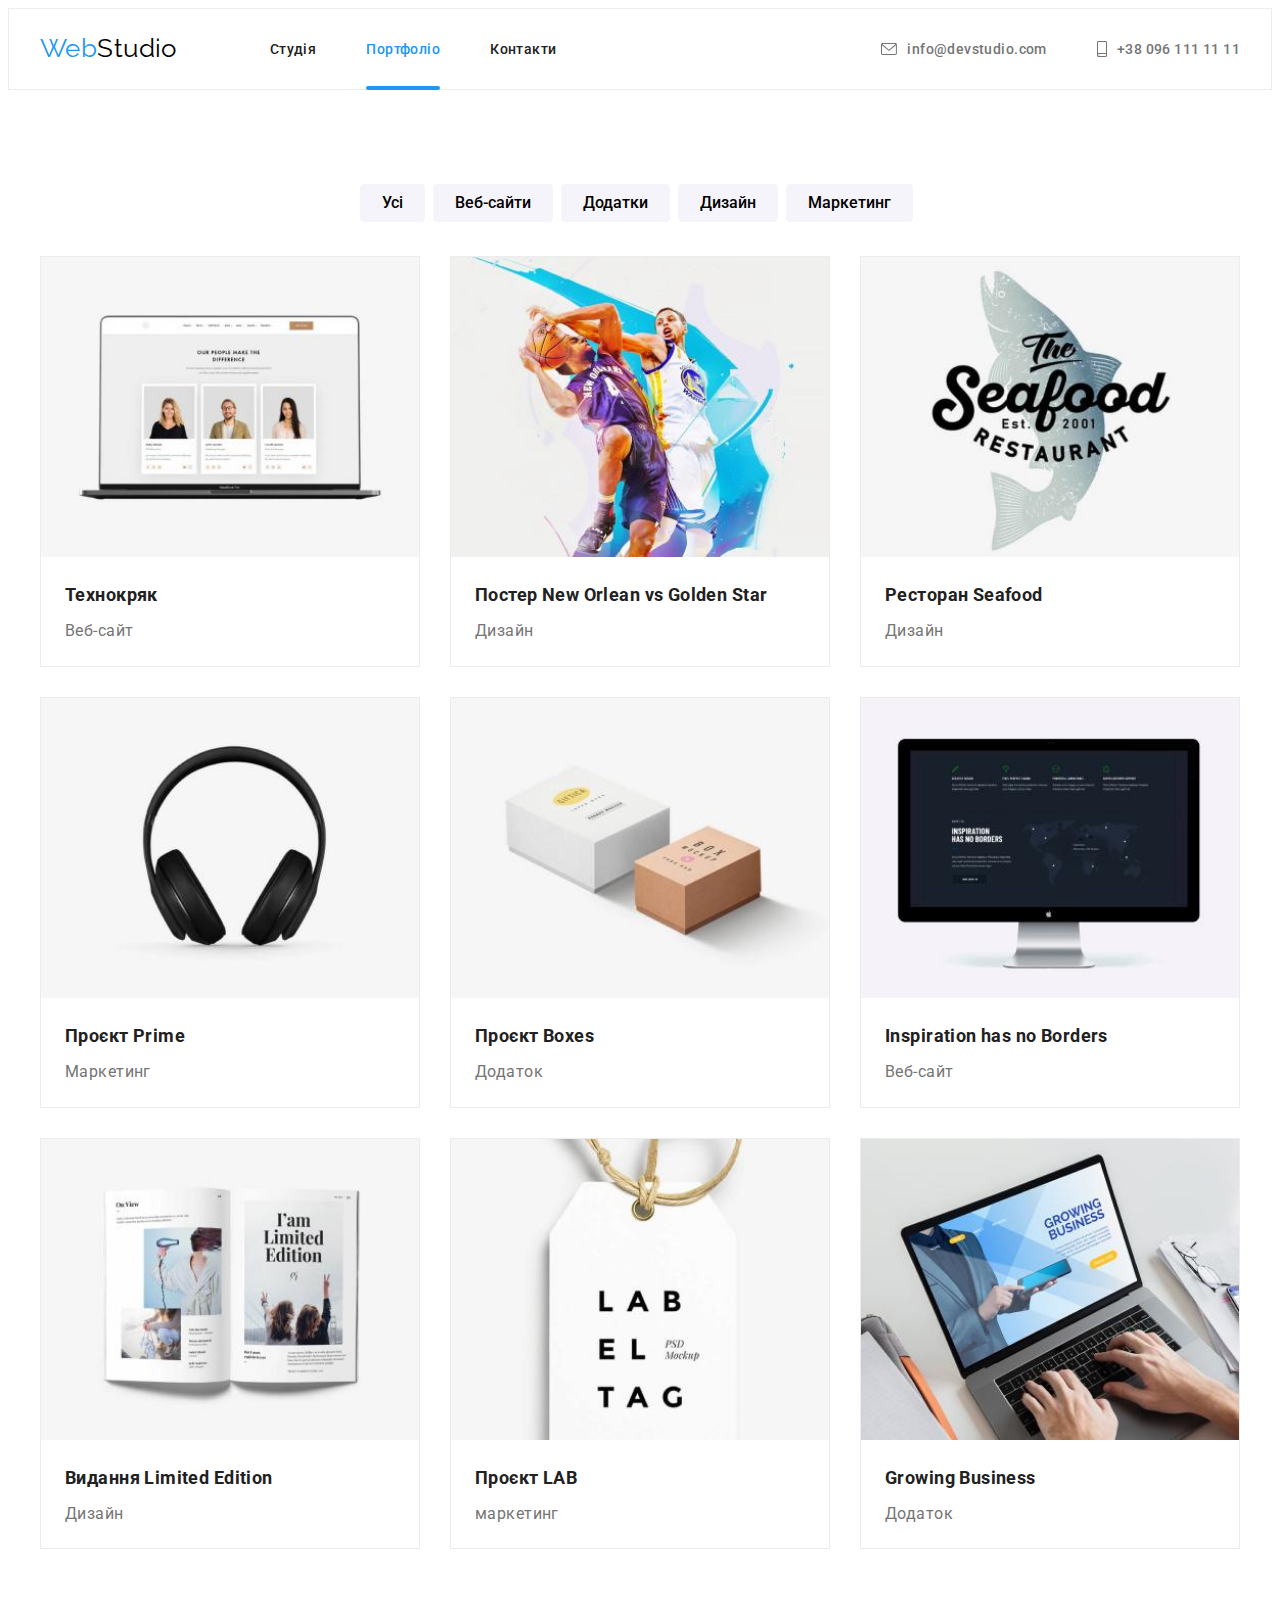
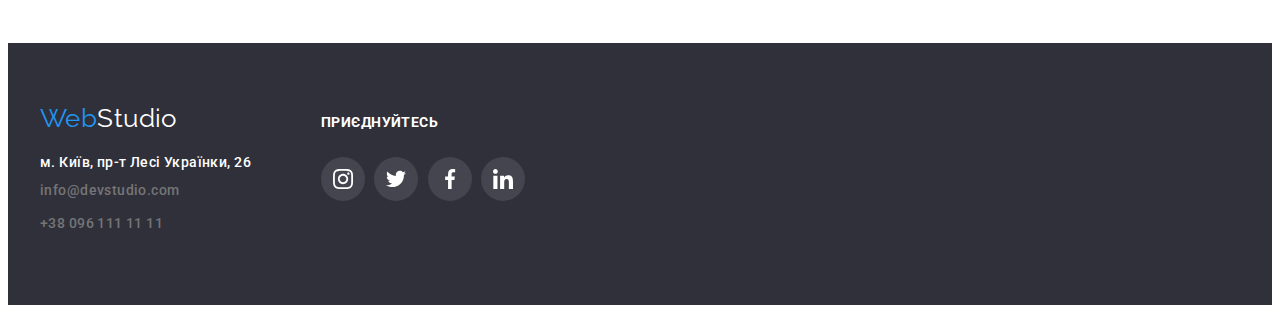
==== portfolio.html @ 2b8cbc8b "new repository" ====
<!DOCTYPE html>
<html lang="uk">
  <head>
    <meta charset="UTF-8" />
    <meta http-equiv="X-UA-Compatible" content="IE=edge" />
    <meta name="viewport" content="width=device-width, initial-scale=1.0" />
    <link rel="preconnect" href="https://fonts.googleapis.com" />
    <link rel="preconnect" href="https://fonts.gstatic.com" crossorigin />
    <link
      href="https://fonts.googleapis.com/css2?family=Raleway:wght@700&family=Roboto:wght@400;500;700;900&display=swap"
      rel="stylesheet"
    />
    <link
      rel="stylesheet"
      href="https://cdnjs.cloudflare.com/ajax/libs/modern-normalize/1.1.0/modern-normalize.min.css"
      integrity="sha512-wpPYUAdjBVSE4KJnH1VR1HeZfpl1ub8YT/NKx4PuQ5NmX2tKuGu6U/JRp5y+Y8XG2tV+wKQpNHVUX03MfMFn9Q=="
      crossorigin="anonymous"
      referrerpolicy="no-referrer"
    />
    <link rel="stylesheet" href="./css/styles.css" />
    <title>Портфоліо</title>
  </head>
  <body>
<!--Header-->
    <header class="line">
      <div class="container main-nav">
        <a class="logo" href="./index.html" lang="en"
          >Web<span class="logo-studio">Studio</span></a
        >
        <nav>
          <ul class="site-nav">
            <li class="item">
              <a class="navigation" href="./index.html"> Студія</a>
            </li>
            <li class="item">
              <a class="current-navigation" href="./portfolio.html">
                Портфоліо</a
              >
            </li>
            <li class="item">
              <a class="navigation" href="contacts"> Контакти</a>
            </li>
          </ul>
        </nav>
        <ul class="contact-nav">
          <li class="item">
            <a class="contacts" href="mailto:info@devstudio.com"
              > 
              <svg width=16 height=12 class="button-icon">
              <use href="./images/icons.svg#mail"></use>
             </svg>info@devstudio.com</a
            >
          </li>
          <li class="item">
            <a class="contacts" href="tel:+380961111111"><svg width=10 height=16 class="button-icon">
                <use href="./images/icons.svg#smartphone"></use>
              </svg> +38 096 111 11 11</a>
          </li>
        </ul>
      </div>
    </header>

<!--Main content-->
    <main>
      <section class="sections">
        <div class="container">
          <h1 class="visually-hidden">Портфоліо</h1>
          <ul class="buttons">
            <li><button class="button" type="button">Усі</button></li>
            <li><button class="button" type="button">Веб-сайти</button></li>
            <li><button class="button" type="button">Додатки</button></li>
            <li><button class="button" type="button">Дизайн</button></li>
            <li><button class="button" type="button">Маркетинг</button></li>
          </ul>

<!--Menu-->
          <ul class="cards">
           <li class="box">
            <a  class="box-link" href="#">
                <div class="box-overlay">
                  <img class="box-img"
                  src="./images/portfolio/technokryak.jpg"
                  alt="Макбук"
                  width="370"
                />
                <p class="overlay-text">Ресурс пропонує комплексні пропозиції з різним рівнем функціоналу та сервісів. Все це дозволить відвідувачу отримати вичерпні відомості про компанію чи приватну особу.</p>
              </div>
                <div class="box-content">
                  <h2 class="box-title">Технокряк</h2>
                <p>Веб-сайт</p>
              </div>
            </a>
            </li>
            <li  class="box">
              <a  class="box-link" href="#">
                <div class="box-overlay">
                <img
                  src="./images/portfolio/bascketball-players.jpg"
                  alt="баскетбольні гравці"
                  width="370"
                /> <p class="overlay-text">Ресурс пропонує комплексні пропозиції з різним рівнем функціоналу та сервісів. Все це дозволить відвідувачу отримати вичерпні відомості про компанію чи приватну особу.</p></div>
                <div class="box-content">
                  <h2 class="box-title">Постер New Orlean vs Golden Star</h2>
                <p>Дизайн</p></div></a>
            </li>
            <li class="box">
              <a  class="box-link" href="#">
              <div class="box-overlay">
                <img
                  src="./images/portfolio/seafood-restaurant.jpg"
                  alt="вивіска ресторану"
                  width="370"
                /> <p class="overlay-text">Ресурс пропонує комплексні пропозиції з різним рівнем функціоналу та сервісів. Все це дозволить відвідувачу отримати вичерпні відомості про компанію чи приватну особу.</p></div>
                <div class="box-content">
                  <h2 class="box-title">Ресторан Seafood</h2>
                <p>Дизайн</p></div></a>
            </li>
            <li class="box">
              <a  class="box-link" href="#">
             <div class="box-overlay">
                <img
                  src="./images/portfolio/headphones.jpg"
                  alt="навушники"
                  width="370"
                /> <p class="overlay-text">Ресурс пропонує комплексні пропозиції з різним рівнем функціоналу та сервісів. Все це дозволить відвідувачу отримати вичерпні відомості про компанію чи приватну особу.</p></div>
                <div class="box-content">
                  <h2 class="box-title">Проєкт Prime</h2>
                <p>Маркетинг</p></div></a>
            </li>
            <li class="box">
              <a  class="box-link" href="#">
                <div class="box-overlay">
             <img
                  src="./images/portfolio/boxes.jpg"
                  alt="коробки"
                  width="370"
                /> <p class="overlay-text">Ресурс пропонує комплексні пропозиції з різним рівнем функціоналу та сервісів. Все це дозволить відвідувачу отримати вичерпні відомості про компанію чи приватну особу.</p></div>
                <div class="box-content">
                  <h2 class="box-title">Проєкт Boxes</h2>
                <p>Додаток</p></div></a>
            </li>
            <li class="box">
              <a  class="box-link" href="#">
              <div class="box-overlay">
                <img
                  src="./images/portfolio/mac.jpg"
                  alt="Макінтош"
                  width="370"
                /> <p class="overlay-text">Ресурс пропонує комплексні пропозиції з різним рівнем функціоналу та сервісів. Все це дозволить відвідувачу отримати вичерпні відомості про компанію чи приватну особу.</p></div>
                <div class="box-content">
                  <h2 class="box-title">Inspiration has no Borders</h2>
                <p>Веб-сайт</p></div></a>
            </li>
            <li class="box">
              <a  class="box-link" href="#">
              <div class="box-overlay">
                <img
                  src="./images/portfolio/book.jpg"
                  alt="books"
                  width="370"
                /> <p class="overlay-text">Ресурс пропонує комплексні пропозиції з різним рівнем функціоналу та сервісів. Все це дозволить відвідувачу отримати вичерпні відомості про компанію чи приватну особу.</p></div>
                <div class="box-content">
                  <h2 class="box-title">Видання Limited Edition</h2>
                <p>Дизайн</p></div></a>
            </li>
            <li class="box">
              <a  class="box-link" href="#">
              <div class="box-overlay">
                <img
                  src="./images/portfolio/label.jpg"
                  alt="етикетка"
                  width="370"
                /> <p class="overlay-text">Ресурс пропонує комплексні пропозиції з різним рівнем функціоналу та сервісів. Все це дозволить відвідувачу отримати вичерпні відомості про компанію чи приватну особу.</p></div>
                <div class="box-content">
                  <h2 class="box-title">Проєкт LAB</h2>
                <p>маркетинг</p></div></a>
            </li>
            <li class="box">
              <a  class="box-link" href="#">
              <div class="box-overlay">
                <img
                  src="./images/portfolio/browsing-business.jpg"
                  alt="макбук з бізнес сайтом на екрані"
                  width="370"
                /> <p class="overlay-text">Ресурс пропонує комплексні пропозиції з різним рівнем функціоналу та сервісів. Все це дозволить відвідувачу отримати вичерпні відомості про компанію чи приватну особу.</p></div>
                <div class="box-content">
                  <h2 class="box-title">Growing Business</h2>
                <p>Додаток</p></div></a>
            </li>
          </ul>
        </div>
      </section>
    </main>
    
<!-- Footer -->
     <footer class="footer">
      <div class="container footer-nav"> 
         <div class="footer-contacts" >  
          <a class="logo footer-logo" href="portfolio.html" lang="en"
          >Web<span class="logo-studio-footer">Studio</span></a>
       <address>
          <ul>
            <li>
              <a class="contact-footer address" href="#"> м. Київ, пр-т Лесі Українки, 26</a>
            </li>
            <li>
              <a class="contact-footer" href="mailto:info@devstudio.com">
                info@devstudio.com</a
              >
            </li>
            <li>
              <a class="contact-footer" href="tel:+380961111111">
                +38 096 111 11 11</a
              >
            </li>
          </ul>
        </address>
      </div> 
        <div class="socials">
          <p class="join">Приєднуйтесь</p>
        <ul class="footer-socials-list">
          <li class="socials-item"><a class="footers-social-link" href="#"><svg class="socials-logo" width="20" height="20" ><use href="./images/icons.svg#instagram"></use></svg></a></li>
          <li class="socials-item"><a class="footers-social-link" href="#"><svg class="socials-logo" width="20" height="20" ><use href="./images/icons.svg#twitter"></use></svg></a></li>
          <li class="socials-item"><a class="footers-social-link" href="#"><svg class="socials-logo" width="20" height="20" ><use href="./images/icons.svg#facebook"></use></svg></a></li>
          <li class="socials-item"><a class="footers-social-link" href="#"><svg class="socials-logo" width="20" height="20" ><use href="./images/icons.svg#linkedin"></use></svg></a></li>
        </ul>
      </div>  
      </div>
    </footer>
  </body>
</html>
---- css/styles.css ----
:root {
  --primary-text-color: #212121;
  --accent-color: #2196f3;
  --primary-white-color: #ffffff;
  --background-color: #2f303a;
  --description-color: #757575;
  --main-line-height: 1.17;
  --main-font-weight: 500;
}

.html{
  box-sizing: border-box;
}

*,
*::before,
*::after{
  box-sizing: inherit;
}

body {
  font-family: "Roboto", sans-serif;
  background-color: var(--primary-white-color);
  color: var(--primary-text-color);

  font-size: 14px;
  letter-spacing: 0.03em;
}


a {
  text-decoration: none;
}

h1,h2,h3,p{
  margin: 0;
}

p{
  font-size: 16px;
  color: var(--description-color);
  line-height: 1.8;
}

ul{
  list-style-type: none;
  margin: 0;
  padding: 0;
}

img{
  display: block; 
  width: 100%; 
  height: auto;
}

.container{

  width: 1200px;
  padding-left: 15px;
  padding-right: 15px;
  margin-left: auto;
  margin-right: auto;
}

.sections{
  padding-top: 94px;
  padding-bottom: 94px;
}

.main-nav{
  display: flex;
  align-items: center;
}

.line{
  border: 1px solid #ECECEC;
}

.logo {
  padding-top: 24px;
  padding-bottom: 25px;

  font-family: "Raleway", sans-serif;
  color: var(--accent-color);
  font-size: 26px;
  line-height: var(--main-line-height);
  
}

.logo-studio {
  font-family: "Raleway", sans-serif;
  color: #000000;
  font-size: 26px;
  line-height: var(--main-line-height);
}

.site-nav .item + .item{
  margin-left: 50px;
}

.site-nav{
  display: flex;
  margin-left: 93px;
}

.button-icon{
  vertical-align: middle;
  margin-right: 10px;
  fill:currentColor;
}

.contacts {
  display: flex;
  padding-top: 32px;
  padding-bottom: 32px;
  align-items: center;

  color: var(--description-color);
  line-height: var(--main-line-height);
  font-weight: var(--main-font-weight);
  font-style: normal;
  transition-property: color;
  transition: transform 250ms cubic-bezier(0.4, 0, 0.2, 1);
}

.contacts:hover,
.contacts:focus {
  color: var(--accent-color);
  
}

.contact-nav{
  display: flex;
  margin-left: auto;
}

.contact-nav .item + .item {
  margin-left: 50px;
}

.navigation {
  display: flex;
  padding-top: 32px;
  padding-bottom: 32px;

  color: var(--primary-text-color);
  line-height: var(--main-line-height);
  font-weight: var(--main-font-weight);
  transition-property: color;
  transition: transform 250ms cubic-bezier(0.4, 0, 0.2, 1);
}

.navigation:hover,
.navigation:focus {
  color: var(--accent-color);
 
}

.current-navigation {
  position: relative;
  display: flex;
  padding-top: 32px;
  padding-bottom: 32px;

  color: var(--accent-color);
  font-weight: var(--main-font-weight);

}

.current-navigation::after{
  content: "";
  
  position: absolute;
  bottom: -1px;
  
  display: block;
  width: 100%;
  height: 4px;
  background-color: var(--accent-color);
  border-radius: 2px;

}

.buttons{
  justify-content: center;
  display: flex;
  margin-bottom: 34px;
}

.button {
  margin-right: 8px;
  cursor: pointer;
  padding: 6px 22px;

  font-family: inherit;
  font-weight: var(--main-font-weight);
  font-size: 16px;
  line-height: 1.6;
  text-align: center;

  background: #f5f4fa;
  border-radius: 4px;
  border: none; 
  transition-property: background-color;
  transition: transform 250ms cubic-bezier(0.4, 0, 0.2, 1);
  
}

.button:hover,
.button:focus {
  color: var(--primary-white-color);
  background: var(--accent-color);
  box-shadow: 0px 3px 1px rgba(0, 0, 0, 0.1), 0px 1px 2px rgba(0, 0, 0, 0.08), 0px 2px 2px rgba(0, 0, 0, 0.12);
  border-radius: 4px;
 
}

.hero {
  text-align: center;
  margin: 0 auto;
  max-width: 1600px;
  padding-top: 200px;
  padding-bottom: 200px;

  background: #C4C4C4;
  background-image: linear-gradient( to right ,
    rgba(47,48,58,0.4),
    rgba(47, 48, 58, 0.4)),
    url(../images/hero-bcg.jpg);
  background-repeat: no-repeat;
  background-position: center;
  background-size: cover;


}

.hero-title {
  
  margin: auto;
  margin-bottom: 30px;
  
  width: 696px;
  height: 120px;
  left: 452px;
  top: 280px;

  color: var(--primary-white-color);
  font-weight: 900;
  font-size: 44px;
  line-height: 1.36;
}


.hero-button {
  display: inline-flex;
  align-items: center;
  justify-content: center;
  cursor: pointer;
  text-align: center;

  color: var(--primary-white-color);
  font-family: inherit;
  font-weight: 700;
  font-size: 16px;
  line-height: 1.8;
  letter-spacing: 0.06em;

  background: #2196f3;
  border-radius: 4px;
  border: none;
  min-width: 216px;
  height: 50px;
  transition-property: background-color;
  transition: transform 250ms cubic-bezier(0.4, 0, 0.2, 1);
}

.hero-button:hover,
.hero-button:focus {
  background: #188ce8;
  box-shadow: 0px 4px 4px rgba(0, 0, 0, 0.15);
  
}

.backdrop{
  position: fixed;
  top: 0;
  left: 0;
  width: 100%;
  height: 100%;

  background-color: rgba(0, 0, 0, 0.2);
  opacity: 1;
  visibility: visible;
  transition: opacity 250ms cubic-bezier(0.4, 0, 0.2, 1),visibility 250ms cubic-bezier(0.4, 0, 0.2, 1);
}

.backdrop.is-hidden{
  visibility: hidden;
  opacity: 0;
  pointer-events: none;
}

.modal{
  position: absolute;
  top: 50%;
  left: 50%;
  transform: translate(-50%,-50%);
 
  width: 528px;
  height: 581px;
  
  background-color: #fff;
}

.modal-close {
  cursor: pointer;
  position: absolute;
  top: 8px;
  right: 8px;
  width: 30px;
  height: 30px;

  display: flex;
  align-items: center;
  justify-content: center;
  padding: 0;

  background: var(--primary-white-color);
  border: 1px solid rgba(0, 0, 0, 0.1);
  border-radius: 50%;
  transition-property: background-color;
  transition: transform 250ms cubic-bezier(0.4, 0, 0.2, 1);
}

.modal-close:hover,
.modal-close:focus{
  background-color: var(--accent-color);
}

.cards {
  display: flex;
  flex-wrap: wrap;
  gap: 30px;
}

.box {
  position: relative;

  border: 1px solid #ECECEC;
  flex: 1 1 calc(33.33% - 30px);
  box-sizing: border-box;
  
  line-height: 1.8;
}

.box-title {
  margin-bottom: 4px;

  color: var(--primary-text-color);
  font-size: 18px;
  line-height: 2;
}

.box-link{
  display: block;
  transition-property: box-shadow;
  transition: transform 250ms cubic-bezier(0.4, 0, 0.2, 1);
}


.box-link:hover,
.box-link:focus {
  box-shadow: 0px 3px 1px rgba(0, 0, 0, 0.1), 0px 1px 2px rgba(0, 0, 0, 0.08), 0px 2px 2px rgba(0, 0, 0, 0.12);
}

.box-img{
  display: block;
}

.box-overlay{
  position: relative;
  overflow: hidden;
}

.overlay-text{
  position: absolute;
  top: 0;
  left: 0;
  padding-top: 63px;
  padding-right: 24px;
  padding-bottom: 63px;
  padding-left: 24px;
  width: 100%;
  height: 100%;

  background: rgba(33, 150, 243, 0.9);
  font-size: 18px;
  line-height: 1.56;
  color: var(--primary-white-color);

 
  transform: translateY(100%);
  opacity: 0;
  transition-property: transform,opasity;
  transition: transform 250ms cubic-bezier(0.4, 0, 0.2, 1),
              opacity 250ms cubic-bezier(0.4, 0, 0.2, 1);
}

.box-link:hover .overlay-text,
.box-link:focus .overlay-text {
 transform: translateY(0%);
 opacity: 1;
}


.box-content{
  margin-left: 0;
  padding-top: 20px;
  padding-right: 24px;
  padding-bottom: 20px;
  padding-left: 24px;
}

.title {
  text-align: center;
  margin-bottom: 50px;
  font-size: 36px;
  line-height: var(--main-line-height);
}

.features-list{
  display: inline-flex;
  flex-wrap: wrap;
  justify-content: space-between;
}

.features-list .item{
  margin-right: 30px;
  width: 270px;
}

.features-list .item:last-child{
  margin-right: 0;
}

.features {
  margin: 0;
  margin-bottom: 10px;

  font-size: 14px;
  line-height: 1.14;
  text-transform: uppercase;
}

.features-item{
  display: flex;
  justify-content: center;
 
  width: 270px;
  height: 120px;
  margin-bottom: 30px;

  background-color: #F5F4FA;
  border-radius: 4px;
}

.features-icon{
  margin-top: 25px;
  margin-bottom: 25px;
}

.features-text{
  font-size: 14px;
}

.about-item{
  display: inline-flex;
  justify-content: center;
}

.about-item .item{
  display: block;
  width: 370px;
  margin-right: 30px;
}

.about-item .item:last-child{
  margin-right: 0;
}

.img-about-item{
  position: relative;
  display: block;
}

.img-text{
  position: absolute;
  display: flex;
  align-items: center;
  justify-content: center;
  width: 100%;
  height: 70px;
  left: 0;
  bottom: 0px;

  font-weight: 700;
  font-size: 14px;
  line-height: 1.14px;
  text-align: center;
  letter-spacing: 0.03em;
  text-transform: uppercase;
  
  background: rgba(47, 48, 58, 0.8);
  color: var(--primary-white-color);
}

.item-section{
  padding-top: 0;
}

.about-team {
  display: flex;
  justify-content: center;
  text-align: center;
}

.about-team .item{
  margin-right: 40px;
  width: 270px;

  background-color: var(--primary-white-color);
  box-shadow: 0px 1px 3px rgba(0, 0, 0, 0.12), 0px 1px 1px rgba(0, 0, 0, 0.14), 0px 2px 1px rgba(0, 0, 0, 0.2);
  border-radius: 0px 0px 4px 4px;
}

.about-team .item:last-child{
  margin-right: 0;
}

.description{
  padding-top: 30px;
  padding-bottom: 30px;
}

.team-bgc{
  background: #f5f4fa;
}

.team {
  margin-bottom: 10px;
  font-weight: var(--main-font-weight);
  font-size: 16px;
  line-height: var(--main-line-height);
}

.team-socials{
  display: inline-flex;
  width: 204px;
  margin-top: 16px;
  justify-content: space-between;
}

.socials-item{
  width: 44px;
  height: 44px;
}

.socials-item:last-child{
  margin-right: 0;
}

.social-link{
  width:100%;
  height:100%;
  display: flex;
  align-items: center;
  justify-content: center;
  background-color: var(--primary-white-color);
  border-radius: 50%;
  fill: #AFB1B8;
  color:var(--primary-white-color); 
  transition-property: background-color;
  transition: transform 250ms cubic-bezier(0.4, 0, 0.2, 1);
}

.socials-logo{
  width: 20px;
  height: 20px;
}

.social-link:hover,
.social-link:focus{
  fill:currentColor;
  background-color: var(--accent-color);
 
}


.clients-list{
  display: inline-flex;
}

.clients-list .item{
  width: 170px;
  height: 92px;
  margin-right: 30px;
}

.clients-list .item:last-child{
  margin-right: 0;
}


.client{
  display: flex;
  width: 100%;
  height: 100%;
  align-items: center;
  justify-content: center;
  
  border: 1px solid #AFB1B8;
  border-radius: 4px;
  fill:#AFB1B8;
  color:var(--accent-color);
  transition-property: fill,border-color;
  transition: transform 250ms cubic-bezier(0.4, 0, 0.2, 1);
}

.client:hover,
.client:focus{
  fill:currentColor;
  border-color: var(--accent-color);
  
}

.visually-hidden {
  position: absolute;
  white-space: nowrap;
  width: 1px;
  height: 1px;
  overflow: hidden;
  border: 0;
  padding: 0;
  clip: rect(0 0 0 0);
  clip-path: inset(50%);
  margin: -1px;
}

.footer {
  display: flex;
  align-items: center;
  padding-top: 60px;
  padding-bottom: 60px;

  font-size: 14px;
  line-height: var(--main-line-height);
  background-color: var(--background-color);
}
.footer-nav{
  display: flex;
  align-items: baseline;
}

.contact-footer{
  display: inline-block;
  margin-bottom: 9px;
  
  color: var(--description-color);
  line-height: 1.71;  
  font-weight: var(--main-font-weight);
  font-style: normal;
}

.footer-logo{
  display: inline-block;
  padding-top: 0;
  padding-bottom: 0;
  margin-bottom: 20px;
}

.logo-studio-footer {
  color: var(--primary-white-color);
}

.address {
  margin-bottom: 9px;

  font-style: normal;
  color: var(--primary-white-color);
  line-height: var(--main-line-height); 
  transition-property: color;
  transition: transform 250ms cubic-bezier(0.4, 0, 0.2, 1);
}

.address:hover,
.address:focus {
  color: var(--accent-color);
 
}

.join{
  margin-bottom: 10px;

  text-transform: uppercase;
  font-weight: 700;
  font-size: 14px;
  line-height: 1.14;
  letter-spacing: 0.03em;
  
  color: var(--primary-white-color);
}

.footer-socials-list{
  display: inline-flex;
  width: 204px;
  margin-top: 16px;
  justify-content: space-between;
  
}

.footers-social-link{
  width: 100%;
  height: 100%;
  display: flex;
  align-items: center;
  justify-content: center;
  background-color: rgba(255,255,255,10%);
  border-radius: 50%;

  fill:var(--primary-white-color);
  transition-property: background-color;
  transition: transform 250ms cubic-bezier(0.4, 0, 0.2, 1);
}

.footers-social-link:hover,
.footers-social-link:focus{
  background-color: var(--accent-color);
  
}


.socials{
  display: inline-block;
  margin-left: 70px;
}
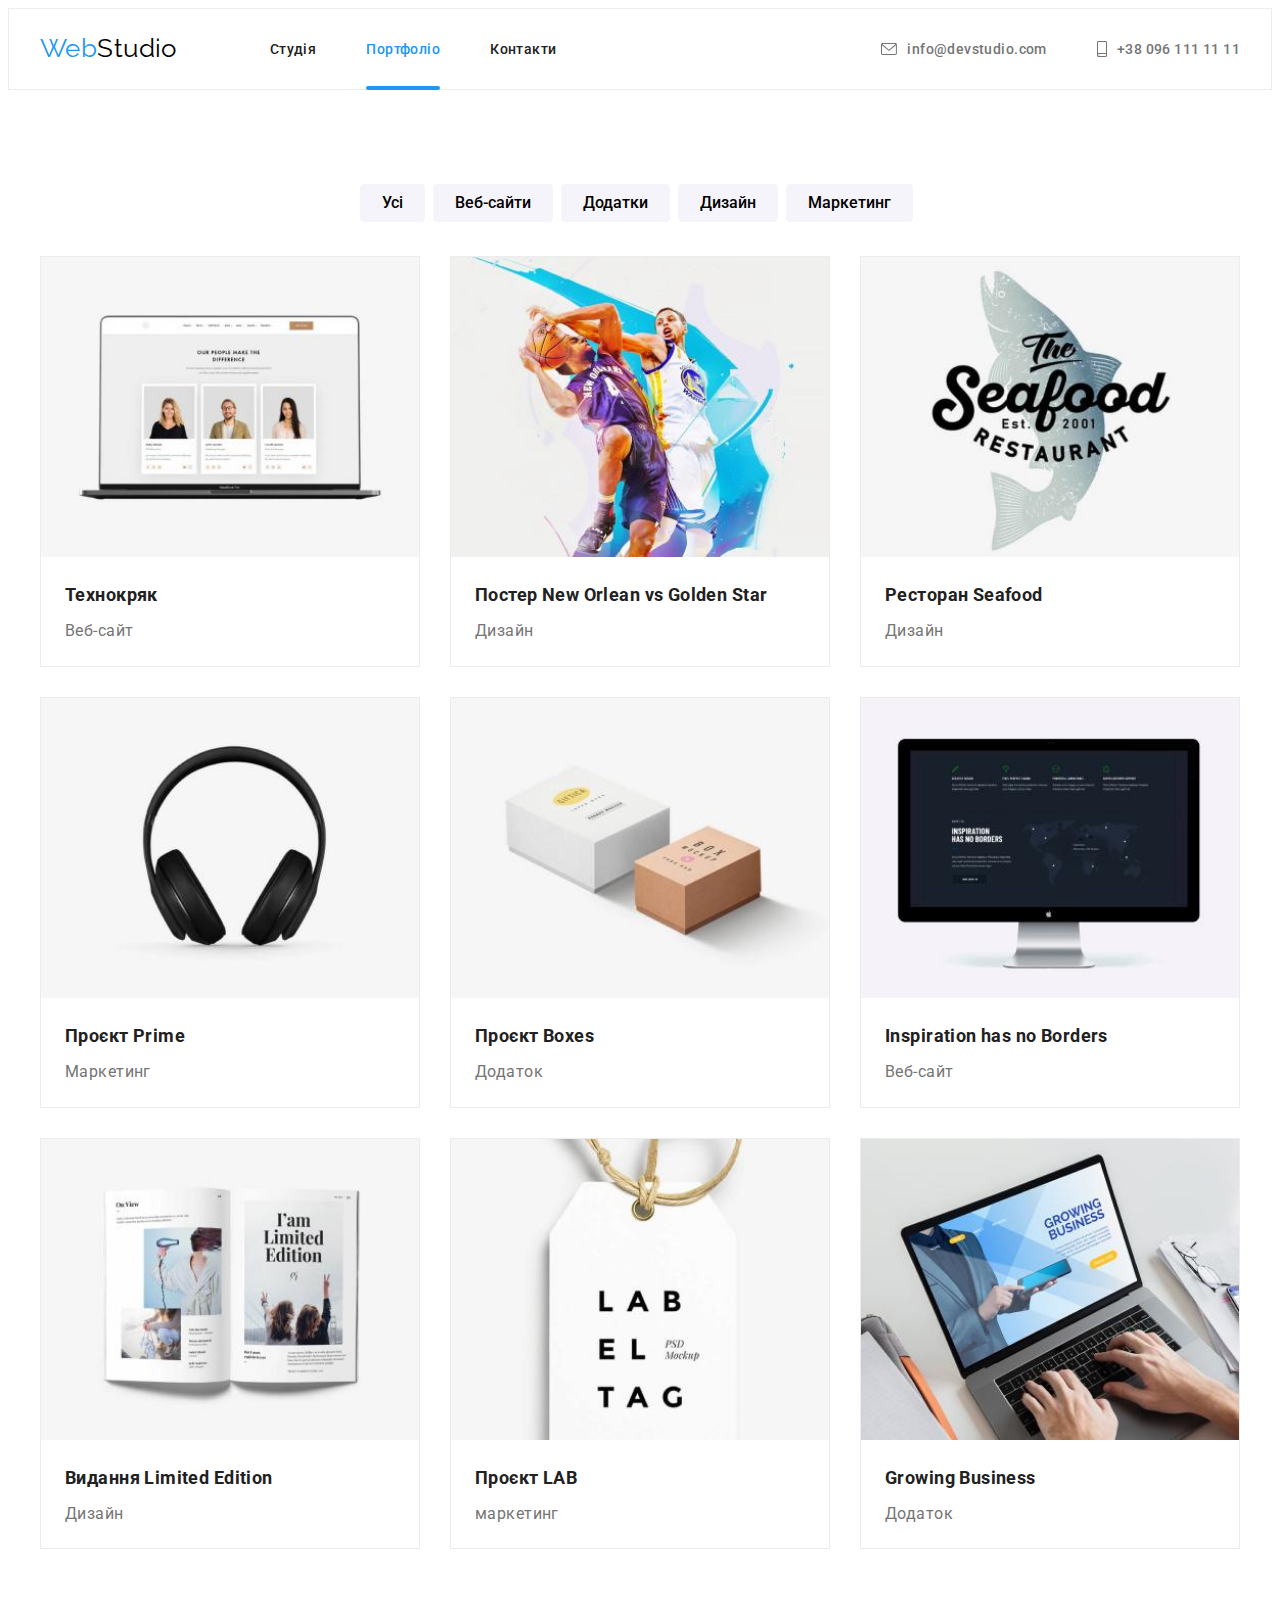
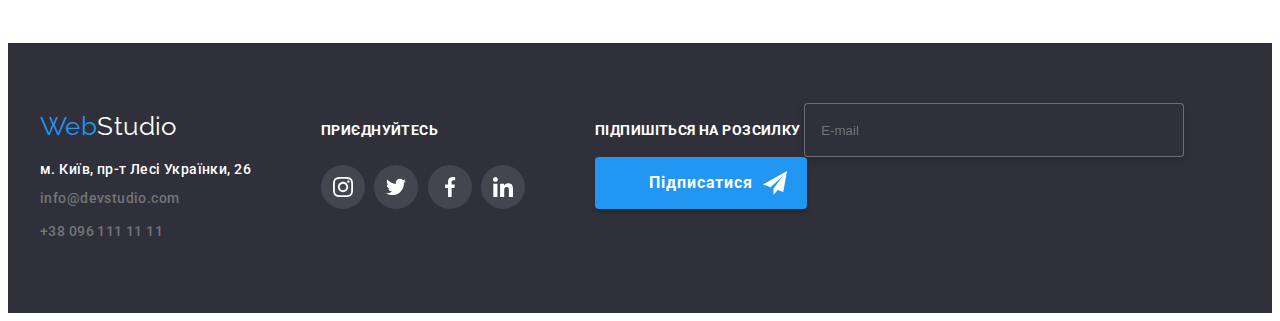
==== commit 48193fc3: "edits" ====
--- a/portfolio.html
+++ b/portfolio.html
@@ -224,7 +224,24 @@
           <li class="socials-item"><a class="footers-social-link" href="#"><svg class="socials-logo" width="20" height="20" ><use href="./images/icons.svg#facebook"></use></svg></a></li>
           <li class="socials-item"><a class="footers-social-link" href="#"><svg class="socials-logo" width="20" height="20" ><use href="./images/icons.svg#linkedin"></use></svg></a></li>
         </ul>
-      </div>  
+      </div> 
+      <div class="footer-subscribe socials">
+        <form name="subscribe-form" class="subscribe-form">
+          <label for="mail" class="join">Підпишіться на розсилку</label>
+            <input name="mail"
+          id="mail" 
+          type="email" 
+          placeholder="E-mail"
+          class="input-subscribe"
+          >
+          <div class="footer-input-icon">
+            <button type="submit" class="footer-button modal-button">Підписатися <span class="subscribe-icon">
+            <svg class="icon-send" width="24" height="24">
+              <use href="./images/icons.svg#send"></use>
+            </svg>
+          </div></span></button>
+        </form>
+      </div> 
       </div>
     </footer>
   </body>
--- a/css/styles.css
+++ b/css/styles.css
@@ -308,7 +308,7 @@
   transform: translate(-50%,-50%);
  
   width: 528px;
-  height: 581px;
+
   
   background-color: #fff;
 }
@@ -335,7 +335,162 @@
 
 .modal-close:hover,
 .modal-close:focus{
+  fill:var(--accent-color);
+}
+
+.modal-form{
+  padding: 40px;
+
+}
+
+.modal-form-title{
+  margin-bottom: 12px;
+
+  font-style: normal;
+  font-weight: 700;
+  font-size: 20px;
+  line-height: 1.15;
+  text-align: center;
+  letter-spacing: 0.03em;
+  
+  color: var(--primary-text-color);
+}
+
+.modal-input{
+  display: inline-block;
+  width: 90%;
+  height: 40px;
+  margin: 0;
+  border: 1px solid rgba(33, 33, 33, 0.2);
+  border-radius: 4px;
+  padding-left: 42px;
+}
+
+.modal-input-icon{
+  position: relative;
+  margin-bottom: 10px;
+}
+
+.modal-icon{
+  position: absolute;
+  left: 12px;
+  top:50%;
+  transform: translateY(-50%);
+  margin-bottom: 10px;
+  fill:var(--primary-text-color);
+}
+
+.modal-input:focus-visible + .modal-icon{
+  fill: var(--accent-color);
+  outline-style: none;
+  outline-color: var(--accent-color);
+  border-color: none;
+}
+
+.modal-close::placeholder{
+  background-color: rgba(117, 117, 117, 0.5);;
+}
+
+.modal-comment{
+  display: block;
+  width: 93%;
+  height: 120px;
+  padding: 12px 16px;
+  margin-bottom: 20px;
+  border: 1px solid rgba(33, 33, 33, 0.5);
+  border-radius: 4px;
+
+  resize: none;
+ color: var(--primary-text-color);
+}
+
+.input-label{
+  display: inline-block;
+  margin-bottom: 4px;
+
+  font-weight: 400;
+  font-size: 12px;
+  line-height: 1.16;
+  
+  letter-spacing: 0.01em;
+  
+  color:rgba(117, 117, 117, 1);
+  
+}
+
+.modal-terms{
+  margin-bottom: 30px;
+  display: flex;
+  align-items: center;
+  justify-content: center;
+}
+
+.terms{
+  display: flex;
+ 
+
+  font-family: 'Roboto';
+  font-style: normal;
+  font-weight: 400;
+  font-size: 14px;
+  line-height: 1.7;
+  
+  letter-spacing: 0.03em;
+  
+  color: #757575;
+}
+
+.terms-check{
+  display: flex;
+  margin-right: 8px;
+  width: 16px;
+  height: 15px;
+  border: 2px solid #000000;
+  border-radius: 2px;
+}
+
+.modal-terms .check-icon{
+  fill:transparent;
+}
+
+.modal-terms .terms-input:checked + .modal-terms.check-icon {
   background-color: var(--accent-color);
+  fill:#fff;
+} 
+
+.terms-link{
+  color:var(--accent-color);
+  text-decoration: underline;
+  text-underline-position: under;
+}
+
+.modal-button-send{
+  align-items: center;
+  justify-content: center;
+}
+
+.modal-button{
+  display: inline-flex;
+  align-items: center;
+  justify-content: center;
+  cursor: pointer;
+  text-align: center;
+  
+  color: var(--primary-white-color);
+  font-family: inherit;
+  font-weight: 700;
+  font-size: 16px;
+  line-height: 1.8;
+  letter-spacing: 0.06em;
+  
+  background: var(--accent-color);
+  border-radius: 4px;
+  border: none;
+  min-width: 200px;
+  height: 50px;
+  box-shadow: 0px 4px 4px rgba(0, 0, 0, 0.15);
+  transition-property: background-color;
+  transition: transform 250ms cubic-bezier(0.4, 0, 0.2, 1);
 }
 
 .cards {
@@ -739,8 +894,42 @@
   
 }
 
-
 .socials{
   display: inline-block;
   margin-left: 70px;
 }
+
+.subscribe-form{
+  
+}
+
+.input-subscribe{
+  padding-left: 16px;
+  width: 360px;
+  height: 50px;
+  background-color: var(--background-color);
+  border: 1px solid rgba(255, 255, 255, 0.3);
+  filter: drop-shadow(0px 4px 4px rgba(0, 0, 0, 0.15));
+  border-radius: 4px;
+
+  color:var(--primary-white-color);
+}
+
+.input-subscribe::placeholder{
+  height: 50px;
+}
+
+
+.icon-send{
+  position: absolute;
+  top: 50%;
+  transform: translateY(-50%);
+  margin-bottom: 10px;
+  margin-left: 10px;
+
+  fill:var(--primary-white-color);
+}
+
+.footer-input-icon{
+  position: relative;
+}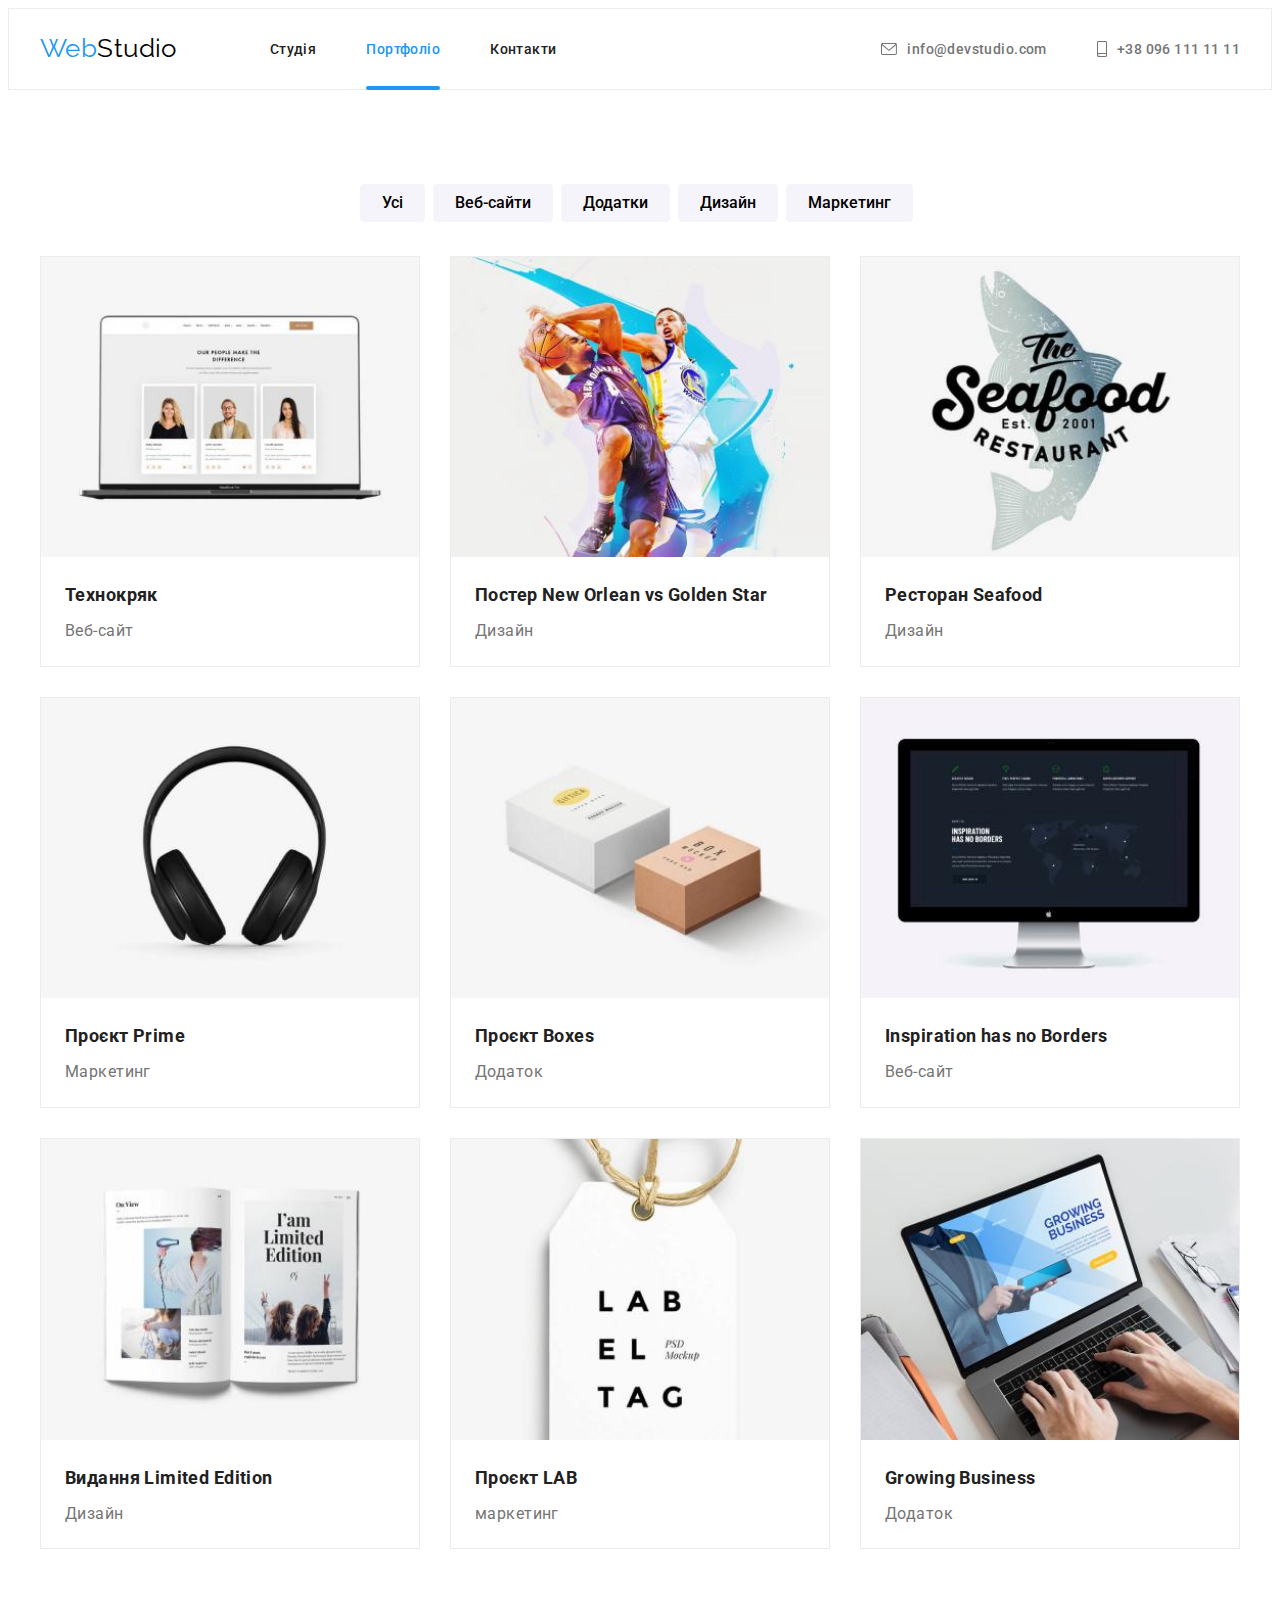
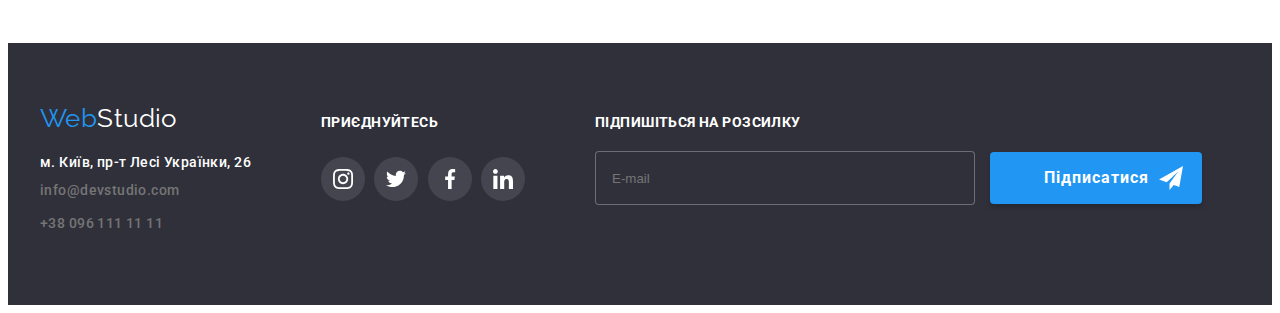
==== commit 074b0c83: "edits" ====
--- a/portfolio.html
+++ b/portfolio.html
@@ -225,9 +225,9 @@
           <li class="socials-item"><a class="footers-social-link" href="#"><svg class="socials-logo" width="20" height="20" ><use href="./images/icons.svg#linkedin"></use></svg></a></li>
         </ul>
       </div> 
-      <div class="footer-subscribe socials">
-        <form name="subscribe-form" class="subscribe-form">
-          <label for="mail" class="join">Підпишіться на розсилку</label>
+       <div class="footer-subscribe socials">
+        <form name="subscribe-form">
+          <p class="join">Підпишіться на розсилку</p>
             <input name="mail"
           id="mail" 
           type="email" 
@@ -235,13 +235,14 @@
           class="input-subscribe"
           >
           <div class="footer-input-icon">
-            <button type="submit" class="footer-button modal-button">Підписатися <span class="subscribe-icon">
+            <button type="submit" class="footer-button modal-button">Підписатися 
+              <span class="subscribe-icon">
             <svg class="icon-send" width="24" height="24">
               <use href="./images/icons.svg#send"></use>
             </svg>
-          </div></span></button>
+          </span></button></div>
         </form>
-      </div> 
+      </div>
       </div>
     </footer>
   </body>
--- a/css/styles.css
+++ b/css/styles.css
@@ -282,216 +282,7 @@
   
 }
 
-.backdrop{
-  position: fixed;
-  top: 0;
-  left: 0;
-  width: 100%;
-  height: 100%;
-
-  background-color: rgba(0, 0, 0, 0.2);
-  opacity: 1;
-  visibility: visible;
-  transition: opacity 250ms cubic-bezier(0.4, 0, 0.2, 1),visibility 250ms cubic-bezier(0.4, 0, 0.2, 1);
-}
-
-.backdrop.is-hidden{
-  visibility: hidden;
-  opacity: 0;
-  pointer-events: none;
-}
-
-.modal{
-  position: absolute;
-  top: 50%;
-  left: 50%;
-  transform: translate(-50%,-50%);
- 
-  width: 528px;
-
-  
-  background-color: #fff;
-}
-
-.modal-close {
-  cursor: pointer;
-  position: absolute;
-  top: 8px;
-  right: 8px;
-  width: 30px;
-  height: 30px;
-
-  display: flex;
-  align-items: center;
-  justify-content: center;
-  padding: 0;
-
-  background: var(--primary-white-color);
-  border: 1px solid rgba(0, 0, 0, 0.1);
-  border-radius: 50%;
-  transition-property: background-color;
-  transition: transform 250ms cubic-bezier(0.4, 0, 0.2, 1);
-}
-
-.modal-close:hover,
-.modal-close:focus{
-  fill:var(--accent-color);
-}
-
-.modal-form{
-  padding: 40px;
-
-}
-
-.modal-form-title{
-  margin-bottom: 12px;
-
-  font-style: normal;
-  font-weight: 700;
-  font-size: 20px;
-  line-height: 1.15;
-  text-align: center;
-  letter-spacing: 0.03em;
-  
-  color: var(--primary-text-color);
-}
-
-.modal-input{
-  display: inline-block;
-  width: 90%;
-  height: 40px;
-  margin: 0;
-  border: 1px solid rgba(33, 33, 33, 0.2);
-  border-radius: 4px;
-  padding-left: 42px;
-}
-
-.modal-input-icon{
-  position: relative;
-  margin-bottom: 10px;
-}
-
-.modal-icon{
-  position: absolute;
-  left: 12px;
-  top:50%;
-  transform: translateY(-50%);
-  margin-bottom: 10px;
-  fill:var(--primary-text-color);
-}
-
-.modal-input:focus-visible + .modal-icon{
-  fill: var(--accent-color);
-  outline-style: none;
-  outline-color: var(--accent-color);
-  border-color: none;
-}
-
-.modal-close::placeholder{
-  background-color: rgba(117, 117, 117, 0.5);;
-}
-
-.modal-comment{
-  display: block;
-  width: 93%;
-  height: 120px;
-  padding: 12px 16px;
-  margin-bottom: 20px;
-  border: 1px solid rgba(33, 33, 33, 0.5);
-  border-radius: 4px;
-
-  resize: none;
- color: var(--primary-text-color);
-}
-
-.input-label{
-  display: inline-block;
-  margin-bottom: 4px;
-
-  font-weight: 400;
-  font-size: 12px;
-  line-height: 1.16;
-  
-  letter-spacing: 0.01em;
-  
-  color:rgba(117, 117, 117, 1);
-  
-}
-
-.modal-terms{
-  margin-bottom: 30px;
-  display: flex;
-  align-items: center;
-  justify-content: center;
-}
-
-.terms{
-  display: flex;
- 
-
-  font-family: 'Roboto';
-  font-style: normal;
-  font-weight: 400;
-  font-size: 14px;
-  line-height: 1.7;
-  
-  letter-spacing: 0.03em;
-  
-  color: #757575;
-}
-
-.terms-check{
-  display: flex;
-  margin-right: 8px;
-  width: 16px;
-  height: 15px;
-  border: 2px solid #000000;
-  border-radius: 2px;
-}
-
-.modal-terms .check-icon{
-  fill:transparent;
-}
-
-.modal-terms .terms-input:checked + .modal-terms.check-icon {
-  background-color: var(--accent-color);
-  fill:#fff;
-} 
-
-.terms-link{
-  color:var(--accent-color);
-  text-decoration: underline;
-  text-underline-position: under;
-}
-
-.modal-button-send{
-  align-items: center;
-  justify-content: center;
-}
-
-.modal-button{
-  display: inline-flex;
-  align-items: center;
-  justify-content: center;
-  cursor: pointer;
-  text-align: center;
-  
-  color: var(--primary-white-color);
-  font-family: inherit;
-  font-weight: 700;
-  font-size: 16px;
-  line-height: 1.8;
-  letter-spacing: 0.06em;
-  
-  background: var(--accent-color);
-  border-radius: 4px;
-  border: none;
-  min-width: 200px;
-  height: 50px;
-  box-shadow: 0px 4px 4px rgba(0, 0, 0, 0.15);
-  transition-property: background-color;
-  transition: transform 250ms cubic-bezier(0.4, 0, 0.2, 1);
-}
+
 
 .cards {
   display: flex;
@@ -899,17 +690,18 @@
   margin-left: 70px;
 }
 
-.subscribe-form{
+.footer-button{
+  justify-content: left;
   
 }
 
 .input-subscribe{
+  margin-top: 10px;
   padding-left: 16px;
   width: 360px;
   height: 50px;
   background-color: var(--background-color);
   border: 1px solid rgba(255, 255, 255, 0.3);
-  filter: drop-shadow(0px 4px 4px rgba(0, 0, 0, 0.15));
   border-radius: 4px;
 
   color:var(--primary-white-color);
@@ -919,6 +711,11 @@
   height: 50px;
 }
 
+.footer-input-icon{
+  position: relative;
+  display: inline-block;
+  margin-left: 12px;
+}
 
 .icon-send{
   position: absolute;
@@ -930,6 +727,221 @@
   fill:var(--primary-white-color);
 }
 
-.footer-input-icon{
+.backdrop{
+  position: fixed;
+  top: 0;
+  left: 0;
+  width: 100%;
+  height: 100%;
+
+  background-color: rgba(0, 0, 0, 0.2);
+  opacity: 1;
+  visibility: visible;
+  transition: opacity 250ms cubic-bezier(0.4, 0, 0.2, 1),visibility 250ms cubic-bezier(0.4, 0, 0.2, 1);
+}
+
+.backdrop.is-hidden{
+  visibility: hidden;
+  opacity: 0;
+  pointer-events: none;
+}
+
+.modal{
+  position: absolute;
+  top: 50%;
+  left: 50%;
+  transform: translate(-50%,-50%);
+ 
+  width: 528px;
+
+  
+  background-color: #fff;
+}
+
+.modal-close {
+  cursor: pointer;
+  position: absolute;
+  top: 8px;
+  right: 8px;
+  width: 30px;
+  height: 30px;
+
+  display: flex;
+  align-items: center;
+  justify-content: center;
+  padding: 0;
+
+  background: var(--primary-white-color);
+  border: 1px solid rgba(0, 0, 0, 0.1);
+  border-radius: 50%;
+  transition-property: background-color;
+  transition: transform 250ms cubic-bezier(0.4, 0, 0.2, 1);
+}
+
+.modal-close:hover,
+.modal-close:focus{
+  fill:var(--accent-color);
+}
+
+.modal-form{
+  padding: 40px;
+
+}
+
+.modal-form-title{
+  margin-bottom: 12px;
+
+  font-style: normal;
+  font-weight: 700;
+  font-size: 20px;
+  line-height: 1.15;
+  text-align: center;
+  letter-spacing: 0.03em;
+  
+  color: var(--primary-text-color);
+}
+
+.modal-input{
+  display: inline-block;
+  width: 90%;
+  height: 40px;
+  margin: 0;
+  border: 1px solid rgba(33, 33, 33, 0.2);
+  border-radius: 4px;
+  padding-left: 42px;
+
+  transition: transform 250ms cubic-bezier(0.4, 0, 0.2, 1);
+}
+
+.modal-input-icon{
   position: relative;
+  margin-bottom: 10px;
+}
+
+.modal-icon{
+  position: absolute;
+  left: 12px;
+  top:50%;
+  transform: translateY(-50%);
+  margin-bottom: 10px;
+  fill:var(--primary-text-color);
+
+  transition: transform 250ms cubic-bezier(0.4, 0, 0.2, 1);
+}
+
+.modal-input:focus + .modal-icon{
+  fill: var(--accent-color);
+  outline-color: var(--accent-color);
+}
+
+.modal-close::placeholder{
+  background-color: rgba(117, 117, 117, 0.5);;
+}
+
+.modal-comment{
+  display: block;
+  width: 93%;
+  height: 120px;
+  padding: 12px 16px;
+  margin-bottom: 20px;
+  border: 1px solid rgba(33, 33, 33, 0.5);
+  border-radius: 4px;
+
+  resize: none;
+  color: var(--primary-text-color);
+
+  transition: transform 250ms cubic-bezier(0.4, 0, 0.2, 1);
+}
+
+.modal-comment:focus{
+  outline-color: var(--accent-color);
+}
+
+.input-label{
+  display: inline-block;
+  margin-bottom: 4px;
+
+  font-weight: 400;
+  font-size: 12px;
+  line-height: 1.16;
+  
+  letter-spacing: 0.01em;
+  
+  color:rgba(117, 117, 117, 1);
+  
+}
+
+.modal-terms{
+  margin-bottom: 30px;
+  display: flex;
+  align-items: center;
+  justify-content: center;
+}
+
+.terms{
+  display: flex;
+ 
+
+  font-family: 'Roboto';
+  font-style: normal;
+  font-weight: 400;
+  font-size: 14px;
+  line-height: 1.7;
+  
+  letter-spacing: 0.03em;
+  
+  color: #757575;
+}
+
+.terms-check{
+  display: flex;
+  margin-right: 8px;
+  width: 16px;
+  height: 15px;
+  border: 2px solid #000000;
+  border-radius: 2px;
+}
+
+.modal-terms .check-icon{
+  fill:transparent;
+}
+
+.modal-terms .terms-input:checked + .modal-terms.check-icon {
+  background-color: var(--accent-color);
+  fill:#fff;
+} 
+
+.terms-link{
+  color:var(--accent-color);
+  text-decoration: underline;
+  text-underline-position: under;
+}
+
+.modal-button-send{
+  align-items: center;
+  justify-content: center;
+}
+
+.modal-button{
+  display: inline-flex;
+  align-items: center;
+  justify-content: center;
+  cursor: pointer;
+  text-align: center;
+  
+  color: var(--primary-white-color);
+  font-family: inherit;
+  font-weight: 700;
+  font-size: 16px;
+  line-height: 1.8;
+  letter-spacing: 0.06em;
+  
+  background: var(--accent-color);
+  border-radius: 4px;
+  border: none;
+  min-width: 200px;
+  height: 50px;
+  box-shadow: 0px 4px 4px rgba(0, 0, 0, 0.15);
+  transition-property: background-color;
+  transition: transform 250ms cubic-bezier(0.4, 0, 0.2, 1);
 }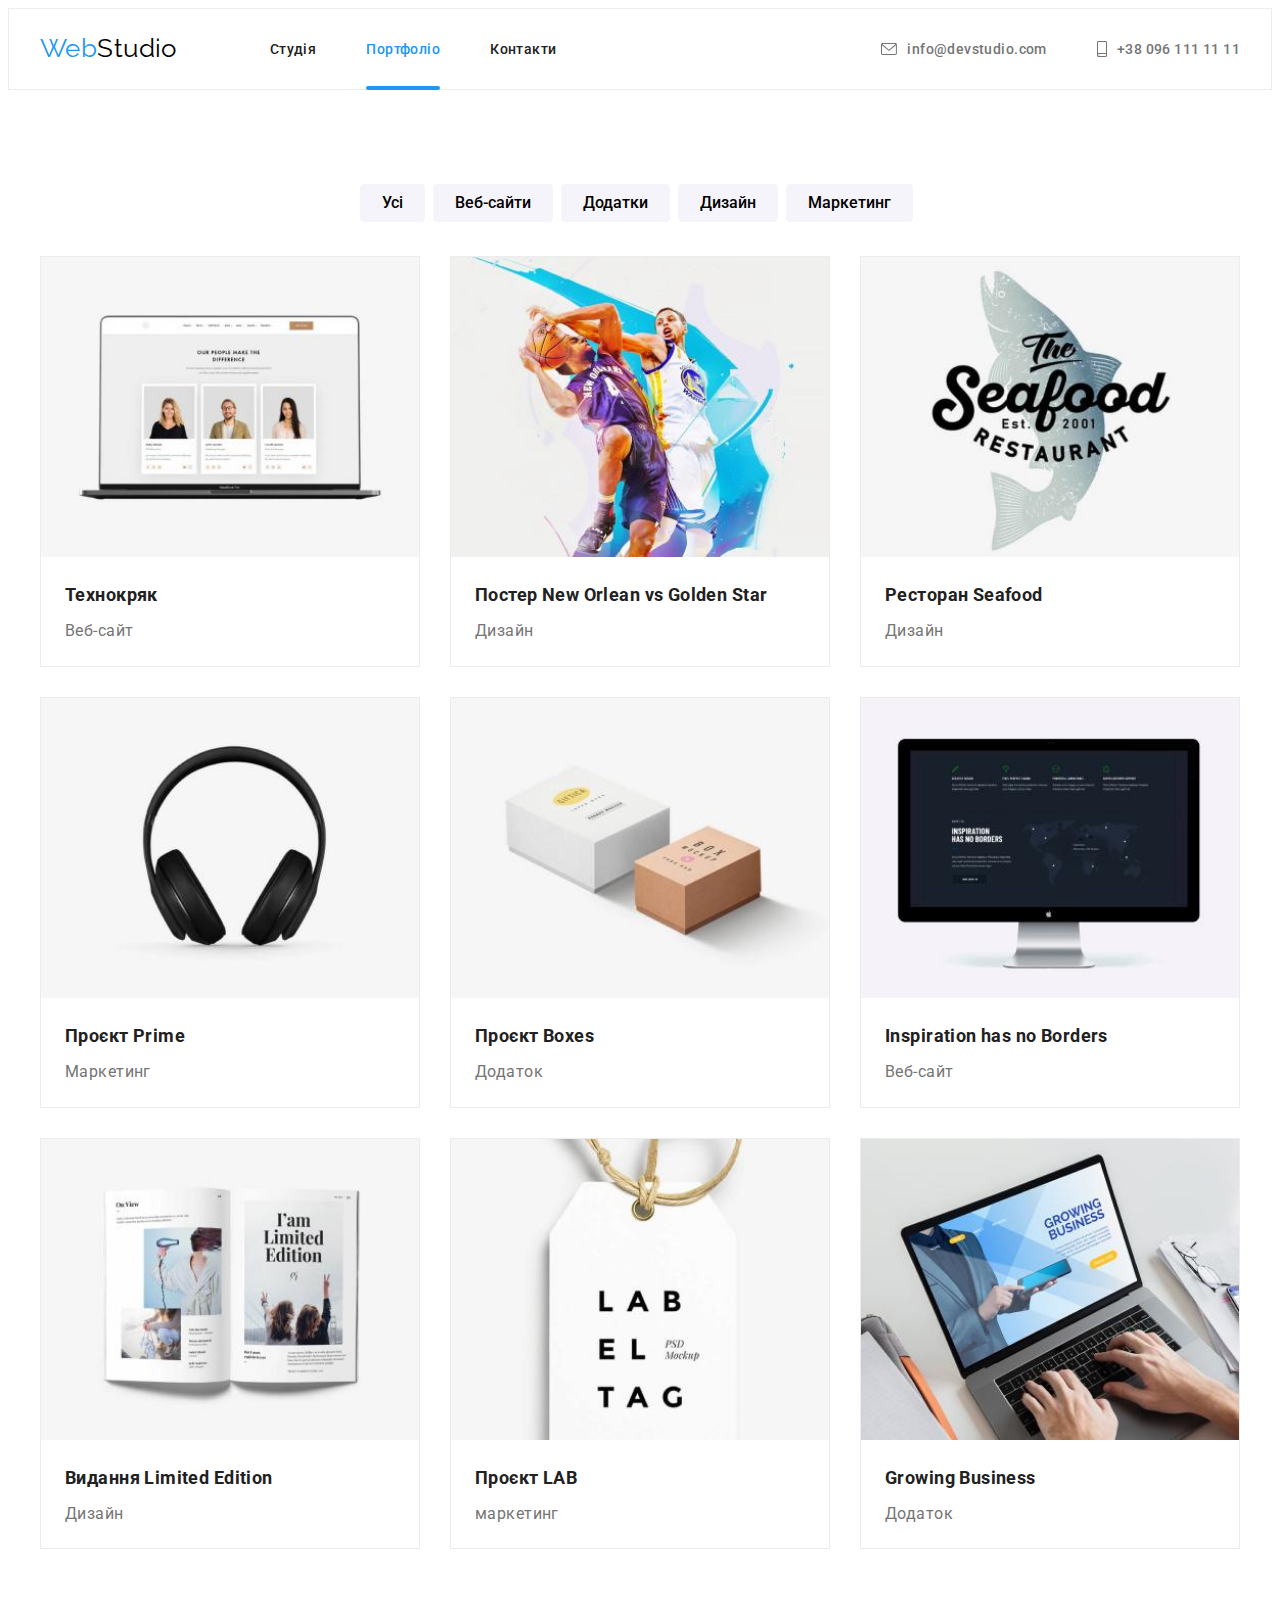
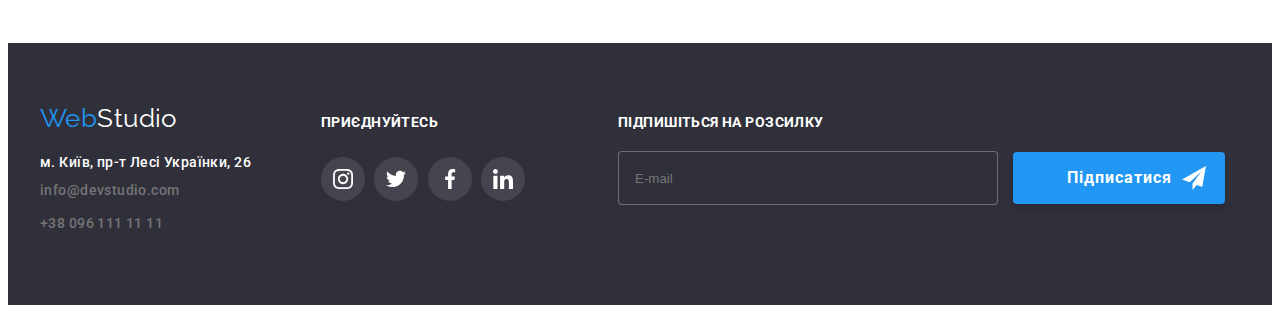
==== commit ab3a608b: "home work" ====
--- a/portfolio.html
+++ b/portfolio.html
@@ -17,7 +17,7 @@
       crossorigin="anonymous"
       referrerpolicy="no-referrer"
     />
-    <link rel="stylesheet" href="./css/styles.css" />
+    <link rel="stylesheet" href="./css/main.min.css" />
     <title>Портфоліо</title>
   </head>
   <body>
@@ -29,30 +29,28 @@
         >
         <nav>
           <ul class="site-nav">
-            <li class="item">
-              <a class="navigation" href="./index.html"> Студія</a>
-            </li>
-            <li class="item">
-              <a class="current-navigation" href="./portfolio.html">
-                Портфоліо</a
-              >
-            </li>
-            <li class="item">
-              <a class="navigation" href="contacts"> Контакти</a>
+            <li class="site-nav__item">
+              <a class="site-nav__link" href="./index.html"> Студія</a>
+            </li>
+            <li class="site-nav__item">
+              <a class="site-nav__current-link" href="./portfolio.html"> Портфоліо</a>
+            </li>
+            <li class="site-nav__item">
+              <a class="site-nav__link" href="contacts"> Контакти</a>
             </li>
           </ul>
         </nav>
         <ul class="contact-nav">
-          <li class="item">
-            <a class="contacts" href="mailto:info@devstudio.com"
-              > 
-              <svg width=16 height=12 class="button-icon">
+          <li class="contact-nav__item">
+            <a class="contact-nav__link" href="mailto:info@devstudio.com">
+             <svg width=16 height=12 class="contact-nav__icon">
               <use href="./images/icons.svg#mail"></use>
-             </svg>info@devstudio.com</a
-            >
+             </svg>
+              info@devstudio.com</a>
           </li>
-          <li class="item">
-            <a class="contacts" href="tel:+380961111111"><svg width=10 height=16 class="button-icon">
+          <li class="contact-nav__item">
+            <a class="contact-nav__link" href="tel:+380961111111">
+              <svg width=10 height=16 class="contact-nav__icon">
                 <use href="./images/icons.svg#smartphone"></use>
               </svg> +38 096 111 11 11</a>
           </li>
@@ -65,126 +63,127 @@
       <section class="sections">
         <div class="container">
           <h1 class="visually-hidden">Портфоліо</h1>
-          <ul class="buttons">
-            <li><button class="button" type="button">Усі</button></li>
-            <li><button class="button" type="button">Веб-сайти</button></li>
-            <li><button class="button" type="button">Додатки</button></li>
-            <li><button class="button" type="button">Дизайн</button></li>
-            <li><button class="button" type="button">Маркетинг</button></li>
+          <ul class="filter">
+            <li><button class="filter__button" type="button">Усі</button></li>
+            <li><button class="filter__button" type="button">Веб-сайти</button></li>
+            <li><button class="filter__button" type="button">Додатки</button></li>
+            <li><button class="filter__button" type="button">Дизайн</button></li>
+            <li><button class="filter__button" type="button">Маркетинг</button></li>
           </ul>
 
 <!--Menu-->
-          <ul class="cards">
-           <li class="box">
-            <a  class="box-link" href="#">
-                <div class="box-overlay">
-                  <img class="box-img"
+          <ul class="card">
+           <li class="card__item">
+            <a  class="card__link" href="#">
+                <div class="card__overlay">
+                  <img
                   src="./images/portfolio/technokryak.jpg"
                   alt="Макбук"
                   width="370"
                 />
-                <p class="overlay-text">Ресурс пропонує комплексні пропозиції з різним рівнем функціоналу та сервісів. Все це дозволить відвідувачу отримати вичерпні відомості про компанію чи приватну особу.</p>
+                <p class="card__text">Ресурс пропонує комплексні пропозиції з різним рівнем функціоналу та сервісів. Все це дозволить відвідувачу отримати вичерпні відомості про компанію чи приватну особу.</p>
               </div>
-                <div class="box-content">
-                  <h2 class="box-title">Технокряк</h2>
-                <p>Веб-сайт</p>
-              </div>
+                <div class="card__content">
+                  <h2 class="card__title">Технокряк</h2>
+                <p>Веб-сайт</p></div>
             </a>
             </li>
-            <li  class="box">
-              <a  class="box-link" href="#">
-                <div class="box-overlay">
+            <li  class="card__item">
+              <a  class="card__link" href="#">
+                <div class="card__overlay">
                 <img
                   src="./images/portfolio/bascketball-players.jpg"
                   alt="баскетбольні гравці"
                   width="370"
-                /> <p class="overlay-text">Ресурс пропонує комплексні пропозиції з різним рівнем функціоналу та сервісів. Все це дозволить відвідувачу отримати вичерпні відомості про компанію чи приватну особу.</p></div>
-                <div class="box-content">
-                  <h2 class="box-title">Постер New Orlean vs Golden Star</h2>
+                /> 
+                <p class="card__text">Ресурс пропонує комплексні пропозиції з різним рівнем функціоналу та сервісів. Все це дозволить відвідувачу отримати вичерпні відомості про компанію чи приватну особу.</p>
+              </div>
+                <div class="card__content">
+                  <h2 class="card__title">Постер New Orlean vs Golden Star</h2>
                 <p>Дизайн</p></div></a>
             </li>
-            <li class="box">
-              <a  class="box-link" href="#">
-              <div class="box-overlay">
+            <li class="card__item">
+              <a  class="card__link" href="#">
+              <div class="card__overlay">
                 <img
                   src="./images/portfolio/seafood-restaurant.jpg"
                   alt="вивіска ресторану"
                   width="370"
-                /> <p class="overlay-text">Ресурс пропонує комплексні пропозиції з різним рівнем функціоналу та сервісів. Все це дозволить відвідувачу отримати вичерпні відомості про компанію чи приватну особу.</p></div>
-                <div class="box-content">
-                  <h2 class="box-title">Ресторан Seafood</h2>
+                /> <p class="card__text">Ресурс пропонує комплексні пропозиції з різним рівнем функціоналу та сервісів. Все це дозволить відвідувачу отримати вичерпні відомості про компанію чи приватну особу.</p></div>
+                <div class="card__content">
+                  <h2 class="card__title">Ресторан Seafood</h2>
                 <p>Дизайн</p></div></a>
             </li>
-            <li class="box">
-              <a  class="box-link" href="#">
-             <div class="box-overlay">
+            <li class="card__item">
+              <a  class="card__link" href="#">
+             <div class="card__overlay">
                 <img
                   src="./images/portfolio/headphones.jpg"
                   alt="навушники"
                   width="370"
-                /> <p class="overlay-text">Ресурс пропонує комплексні пропозиції з різним рівнем функціоналу та сервісів. Все це дозволить відвідувачу отримати вичерпні відомості про компанію чи приватну особу.</p></div>
-                <div class="box-content">
-                  <h2 class="box-title">Проєкт Prime</h2>
+                /> <p class="card__text">Ресурс пропонує комплексні пропозиції з різним рівнем функціоналу та сервісів. Все це дозволить відвідувачу отримати вичерпні відомості про компанію чи приватну особу.</p></div>
+                <div class="card__content">
+                  <h2 class="card__title">Проєкт Prime</h2>
                 <p>Маркетинг</p></div></a>
             </li>
-            <li class="box">
-              <a  class="box-link" href="#">
-                <div class="box-overlay">
+            <li class="card__item">
+              <a  class="card__link" href="#">
+                <div class="card__overlay">
              <img
                   src="./images/portfolio/boxes.jpg"
                   alt="коробки"
                   width="370"
-                /> <p class="overlay-text">Ресурс пропонує комплексні пропозиції з різним рівнем функціоналу та сервісів. Все це дозволить відвідувачу отримати вичерпні відомості про компанію чи приватну особу.</p></div>
-                <div class="box-content">
-                  <h2 class="box-title">Проєкт Boxes</h2>
+                /> <p class="card__text">Ресурс пропонує комплексні пропозиції з різним рівнем функціоналу та сервісів. Все це дозволить відвідувачу отримати вичерпні відомості про компанію чи приватну особу.</p></div>
+                <div class="card__content">
+                  <h2 class="card__title">Проєкт Boxes</h2>
                 <p>Додаток</p></div></a>
             </li>
-            <li class="box">
-              <a  class="box-link" href="#">
-              <div class="box-overlay">
+            <li class="card__item">
+              <a  class="card__link" href="#">
+              <div class="card__overlay">
                 <img
                   src="./images/portfolio/mac.jpg"
                   alt="Макінтош"
                   width="370"
-                /> <p class="overlay-text">Ресурс пропонує комплексні пропозиції з різним рівнем функціоналу та сервісів. Все це дозволить відвідувачу отримати вичерпні відомості про компанію чи приватну особу.</p></div>
-                <div class="box-content">
-                  <h2 class="box-title">Inspiration has no Borders</h2>
+                /> <p class="card__text">Ресурс пропонує комплексні пропозиції з різним рівнем функціоналу та сервісів. Все це дозволить відвідувачу отримати вичерпні відомості про компанію чи приватну особу.</p></div>
+                <div class="card__content">
+                  <h2 class="card__title">Inspiration has no Borders</h2>
                 <p>Веб-сайт</p></div></a>
             </li>
-            <li class="box">
-              <a  class="box-link" href="#">
-              <div class="box-overlay">
+            <li class="card__item">
+              <a  class="card__link" href="#">
+              <div class="card__overlay">
                 <img
                   src="./images/portfolio/book.jpg"
                   alt="books"
                   width="370"
-                /> <p class="overlay-text">Ресурс пропонує комплексні пропозиції з різним рівнем функціоналу та сервісів. Все це дозволить відвідувачу отримати вичерпні відомості про компанію чи приватну особу.</p></div>
-                <div class="box-content">
-                  <h2 class="box-title">Видання Limited Edition</h2>
+                /> <p class="card__text">Ресурс пропонує комплексні пропозиції з різним рівнем функціоналу та сервісів. Все це дозволить відвідувачу отримати вичерпні відомості про компанію чи приватну особу.</p></div>
+                <div class="card__content">
+                  <h2 class="card__title">Видання Limited Edition</h2>
                 <p>Дизайн</p></div></a>
             </li>
-            <li class="box">
-              <a  class="box-link" href="#">
-              <div class="box-overlay">
+            <li class="card__item">
+              <a  class="card__link" href="#">
+              <div class="card__overlay">
                 <img
                   src="./images/portfolio/label.jpg"
                   alt="етикетка"
                   width="370"
-                /> <p class="overlay-text">Ресурс пропонує комплексні пропозиції з різним рівнем функціоналу та сервісів. Все це дозволить відвідувачу отримати вичерпні відомості про компанію чи приватну особу.</p></div>
-                <div class="box-content">
-                  <h2 class="box-title">Проєкт LAB</h2>
+                /> <p class="card__text">Ресурс пропонує комплексні пропозиції з різним рівнем функціоналу та сервісів. Все це дозволить відвідувачу отримати вичерпні відомості про компанію чи приватну особу.</p></div>
+                <div class="card__content">
+                  <h2 class="card__title">Проєкт LAB</h2>
                 <p>маркетинг</p></div></a>
             </li>
-            <li class="box">
-              <a  class="box-link" href="#">
-              <div class="box-overlay">
+            <li class="card__item">
+              <a  class="card__link" href="#">
+              <div class="card__overlay">
                 <img
                   src="./images/portfolio/browsing-business.jpg"
                   alt="макбук з бізнес сайтом на екрані"
                   width="370"
-                /> <p class="overlay-text">Ресурс пропонує комплексні пропозиції з різним рівнем функціоналу та сервісів. Все це дозволить відвідувачу отримати вичерпні відомості про компанію чи приватну особу.</p></div>
-                <div class="box-content">
-                  <h2 class="box-title">Growing Business</h2>
+                /> <p class="card__text">Ресурс пропонує комплексні пропозиції з різним рівнем функціоналу та сервісів. Все це дозволить відвідувачу отримати вичерпні відомості про компанію чи приватну особу.</p></div>
+                <div class="card__content">
+                  <h2 class="card__title">Growing Business</h2>
                 <p>Додаток</p></div></a>
             </li>
           </ul>
@@ -195,52 +194,51 @@
 <!-- Footer -->
      <footer class="footer">
       <div class="container footer-nav"> 
-         <div class="footer-contacts" >  
-          <a class="logo footer-logo" href="portfolio.html" lang="en"
-          >Web<span class="logo-studio-footer">Studio</span></a>
+         <div>  
+          <a class="logo footer__logo" href="portfolio.html" lang="en"
+          >Web<span class="footer__logo-studio">Studio</span></a>
        <address>
           <ul>
             <li>
-              <a class="contact-footer address" href="#"> м. Київ, пр-т Лесі Українки, 26</a>
+              <a class="footer__contacts address" href="#"> м. Київ, пр-т Лесі Українки, 26</a>
             </li>
             <li>
-              <a class="contact-footer" href="mailto:info@devstudio.com">
+              <a class="footer__contacts" href="mailto:info@devstudio.com">
                 info@devstudio.com</a
               >
             </li>
             <li>
-              <a class="contact-footer" href="tel:+380961111111">
+              <a class="footer__contacts" href="tel:+380961111111">
                 +38 096 111 11 11</a
               >
             </li>
           </ul>
         </address>
       </div> 
-        <div class="socials">
+        <div class="footer-socials">
           <p class="join">Приєднуйтесь</p>
-        <ul class="footer-socials-list">
-          <li class="socials-item"><a class="footers-social-link" href="#"><svg class="socials-logo" width="20" height="20" ><use href="./images/icons.svg#instagram"></use></svg></a></li>
-          <li class="socials-item"><a class="footers-social-link" href="#"><svg class="socials-logo" width="20" height="20" ><use href="./images/icons.svg#twitter"></use></svg></a></li>
-          <li class="socials-item"><a class="footers-social-link" href="#"><svg class="socials-logo" width="20" height="20" ><use href="./images/icons.svg#facebook"></use></svg></a></li>
-          <li class="socials-item"><a class="footers-social-link" href="#"><svg class="socials-logo" width="20" height="20" ><use href="./images/icons.svg#linkedin"></use></svg></a></li>
+        <ul class="footer__socials-list">
+          <li class="socials__item"><a class="footer__socials-link" href="#"><svg class="socials-icon" width="20" height="20" ><use href="./images/icons.svg#instagram"></use></svg></a></li>
+          <li class="socials__item"><a class="footer__socials-link" href="#"><svg class="socials-icon" width="20" height="20" ><use href="./images/icons.svg#twitter"></use></svg></a></li>
+          <li class="socials__item"><a class="footer__socials-link" href="#"><svg class="socials-icon" width="20" height="20" ><use href="./images/icons.svg#facebook"></use></svg></a></li>
+          <li class="socials__item"><a class="footer__socials-link" href="#"><svg class="socials-icon" width="20" height="20" ><use href="./images/icons.svg#linkedin"></use></svg></a></li>
         </ul>
-      </div> 
-       <div class="footer-subscribe socials">
+      </div>  
+      <div class="footer-subscribe">
         <form name="subscribe-form">
           <p class="join">Підпишіться на розсилку</p>
             <input name="mail"
           id="mail" 
           type="email" 
           placeholder="E-mail"
-          class="input-subscribe"
+          class="footer__subscribe-input"
           >
-          <div class="footer-input-icon">
-            <button type="submit" class="footer-button modal-button">Підписатися 
-              <span class="subscribe-icon">
+            <button type="submit" class="footer__button">Підписатися 
+              <span>
             <svg class="icon-send" width="24" height="24">
               <use href="./images/icons.svg#send"></use>
             </svg>
-          </span></button></div>
+         </span></button>
         </form>
       </div>
       </div>
--- a/css/main.min.css
+++ b/css/main.min.css
@@ -0,0 +1 @@
+:root{--primary-text-color: #212121;--accent-color: #2196f3;--primary-white-color: #ffffff;--background-color: #2f303a;--description-color: #757575;--main-line-height: 1.17;--main-font-weight: 500}.visually-hidden{position:absolute;white-space:nowrap;width:1px;height:1px;overflow:hidden;border:0;padding:0;clip:rect(0 0 0 0);-webkit-clip-path:inset(50%);clip-path:inset(50%);margin:-1px}.html{-webkit-box-sizing:border-box;box-sizing:border-box}*,*::before,*::after{-webkit-box-sizing:inherit;box-sizing:inherit}body{font-family:"Roboto",sans-serif;background-color:var(--primary-white-color);color:var(--primary-text-color);font-size:14px;letter-spacing:.03em}a{text-decoration:none}h1,h2,h3,p{margin:0}p{font-size:16px;color:var(--description-color);line-height:1.8}ul{list-style-type:none;margin:0;padding:0}img{display:block;width:100%;height:auto}.container{width:1200px;padding-left:15px;padding-right:15px;margin-left:auto;margin-right:auto}.sections{padding-top:94px;padding-bottom:94px}.hero__button{display:-webkit-inline-box;display:-ms-inline-flexbox;display:inline-flex;-webkit-box-align:center;-ms-flex-align:center;align-items:center;-webkit-box-pack:center;-ms-flex-pack:center;justify-content:center;cursor:pointer;text-align:center;color:var(--primary-white-color);font-family:inherit;font-weight:700;font-size:16px;line-height:1.8;letter-spacing:.06em;background:#2196f3;border-radius:4px;border:none;min-width:216px;height:50px;-webkit-transition-property:background-color;transition-property:background-color;-webkit-transition:-webkit-transform 250ms cubic-bezier(0.4, 0, 0.2, 1);transition:-webkit-transform 250ms cubic-bezier(0.4, 0, 0.2, 1);transition:transform 250ms cubic-bezier(0.4, 0, 0.2, 1);transition:transform 250ms cubic-bezier(0.4, 0, 0.2, 1), -webkit-transform 250ms cubic-bezier(0.4, 0, 0.2, 1)}.hero__button:hover,.hero__button:focus{background:#188ce8;-webkit-box-shadow:0px 4px 4px rgba(0,0,0,.15);box-shadow:0px 4px 4px rgba(0,0,0,.15)}.filter__button{margin-right:8px;cursor:pointer;padding:6px 22px;font-family:inherit;font-weight:var(--main-font-weight);font-size:16px;line-height:1.6;text-align:center;background:#f5f4fa;border-radius:4px;border:none;-webkit-transition-property:background-color;transition-property:background-color;-webkit-transition:-webkit-transform 250ms cubic-bezier(0.4, 0, 0.2, 1);transition:-webkit-transform 250ms cubic-bezier(0.4, 0, 0.2, 1);transition:transform 250ms cubic-bezier(0.4, 0, 0.2, 1);transition:transform 250ms cubic-bezier(0.4, 0, 0.2, 1), -webkit-transform 250ms cubic-bezier(0.4, 0, 0.2, 1)}.filter__button:hover,.filter__button:focus{color:var(--primary-white-color);background:var(--accent-color);-webkit-box-shadow:0px 3px 1px rgba(0,0,0,.1),0px 1px 2px rgba(0,0,0,.08),0px 2px 2px rgba(0,0,0,.12);box-shadow:0px 3px 1px rgba(0,0,0,.1),0px 1px 2px rgba(0,0,0,.08),0px 2px 2px rgba(0,0,0,.12);border-radius:4px}.footer__button{position:relative;display:-webkit-inline-box;display:-ms-inline-flexbox;display:inline-flex;-webkit-box-align:center;-ms-flex-align:center;align-items:center;-webkit-box-pack:center;-ms-flex-pack:center;justify-content:center;margin-left:12px;cursor:pointer;width:200px;height:50px;font-family:inherit;font-style:normal;font-weight:700;font-size:16px;line-height:1.87;letter-spacing:.06em;color:var(--primary-white-color);background-color:var(--accent-color);-webkit-box-shadow:0px 4px 4px rgba(0,0,0,.15);box-shadow:0px 4px 4px rgba(0,0,0,.15);border-radius:4px;border:none;-webkit-transition-property:background-color;transition-property:background-color;-webkit-transition:-webkit-transform 250ms cubic-bezier(0.4, 0, 0.2, 1);transition:-webkit-transform 250ms cubic-bezier(0.4, 0, 0.2, 1);transition:transform 250ms cubic-bezier(0.4, 0, 0.2, 1);transition:transform 250ms cubic-bezier(0.4, 0, 0.2, 1), -webkit-transform 250ms cubic-bezier(0.4, 0, 0.2, 1)}.modal-button{display:-webkit-box;display:-ms-flexbox;display:flex;-webkit-box-align:center;-ms-flex-align:center;align-items:center;-webkit-box-pack:center;-ms-flex-pack:center;justify-content:center;cursor:pointer;margin:auto;width:200px;height:50px;font-family:inherit;font-weight:700;font-size:16px;line-height:1.87;letter-spacing:.06em;color:var(--primary-white-color);background-color:#188ce8;-webkit-box-shadow:0px 4px 4px rgba(0,0,0,.15);box-shadow:0px 4px 4px rgba(0,0,0,.15);border-radius:4px;border:none;-webkit-transition-property:background-color;transition-property:background-color;-webkit-transition:-webkit-transform 250ms cubic-bezier(0.4, 0, 0.2, 1);transition:-webkit-transform 250ms cubic-bezier(0.4, 0, 0.2, 1);transition:transform 250ms cubic-bezier(0.4, 0, 0.2, 1);transition:transform 250ms cubic-bezier(0.4, 0, 0.2, 1), -webkit-transform 250ms cubic-bezier(0.4, 0, 0.2, 1)}.modal{position:absolute;top:50%;left:50%;-webkit-transform:translate(-50%, -50%);transform:translate(-50%, -50%);width:528px;background-color:#fff}.modal-close{cursor:pointer;position:absolute;top:8px;right:8px;width:30px;height:30px;display:-webkit-box;display:-ms-flexbox;display:flex;-webkit-box-align:center;-ms-flex-align:center;align-items:center;-webkit-box-pack:center;-ms-flex-pack:center;justify-content:center;padding:0;background:var(--primary-white-color);border:1px solid rgba(0,0,0,.1);border-radius:50%;-webkit-transition-property:background-color;transition-property:background-color;-webkit-transition:-webkit-transform 250ms cubic-bezier(0.4, 0, 0.2, 1);transition:-webkit-transform 250ms cubic-bezier(0.4, 0, 0.2, 1);transition:transform 250ms cubic-bezier(0.4, 0, 0.2, 1);transition:transform 250ms cubic-bezier(0.4, 0, 0.2, 1), -webkit-transform 250ms cubic-bezier(0.4, 0, 0.2, 1)}.modal-close:hover,.modal-close:focus{fill:var(--accent-color)}.modal-form{padding:40px}.modal-form__title{margin-bottom:12px;font-style:normal;font-weight:700;font-size:20px;line-height:1.15;text-align:center;letter-spacing:.03em;color:var(--primary-text-color)}.modal-form__block{position:relative;margin-bottom:10px}.modal-form__input{display:inline-block;width:90%;height:40px;margin:0;outline:none;border:1px solid rgba(33,33,33,.2);border-radius:4px;padding-left:42px;-webkit-transition:-webkit-transform 250ms cubic-bezier(0.4, 0, 0.2, 1);transition:-webkit-transform 250ms cubic-bezier(0.4, 0, 0.2, 1);transition:transform 250ms cubic-bezier(0.4, 0, 0.2, 1);transition:transform 250ms cubic-bezier(0.4, 0, 0.2, 1), -webkit-transform 250ms cubic-bezier(0.4, 0, 0.2, 1)}.modal-form__input:focus{border-color:#2196f3}.modal-form__input:focus+.modal-form__icon{fill:var(--accent-color)}.modal-form__icon{position:absolute;left:12px;top:50%;-webkit-transform:translateY(-50%);transform:translateY(-50%);margin-bottom:10px;fill:var(--primary-text-color);outline-style:none;-webkit-transition:-webkit-transform 250ms cubic-bezier(0.4, 0, 0.2, 1);transition:-webkit-transform 250ms cubic-bezier(0.4, 0, 0.2, 1);transition:transform 250ms cubic-bezier(0.4, 0, 0.2, 1);transition:transform 250ms cubic-bezier(0.4, 0, 0.2, 1), -webkit-transform 250ms cubic-bezier(0.4, 0, 0.2, 1)}.modal-form__comment{display:block;width:93%;height:120px;padding:12px 16px;margin-bottom:20px;outline:none;border:1px solid rgba(33,33,33,.2);border-radius:4px;color:var(--primary-text-color);resize:none;-webkit-transition:-webkit-transform 250ms cubic-bezier(0.4, 0, 0.2, 1);transition:-webkit-transform 250ms cubic-bezier(0.4, 0, 0.2, 1);transition:transform 250ms cubic-bezier(0.4, 0, 0.2, 1);transition:transform 250ms cubic-bezier(0.4, 0, 0.2, 1), -webkit-transform 250ms cubic-bezier(0.4, 0, 0.2, 1)}.modal-form__comment:focus{border-color:var(--accent-color)}.modal-form__input-label{display:inline-block;margin-bottom:4px;font-weight:400;font-size:12px;line-height:1.16;letter-spacing:.01em;color:#757575}.modal-form__terms{display:-webkit-box;display:-ms-flexbox;display:flex;-webkit-box-align:center;-ms-flex-align:center;align-items:center;margin-bottom:30px}.terms-input{position:absolute;width:1px;height:1px;margin:-1px;border:0;padding:0;-ms-flex-negative:0;flex-shrink:0;clip:rect(0 0 0 0);overflow:hidden;border-radius:2px}.terms-check{display:-webkit-inline-box;display:-ms-inline-flexbox;display:inline-flex;-webkit-box-align:center;-ms-flex-align:center;align-items:center;-webkit-box-pack:center;-ms-flex-pack:center;justify-content:center;width:16px;height:15px;margin-left:10px;margin-right:10px;border:2px solid var(--primary-text-color);border-radius:3px}.check-icon{display:block;-webkit-box-align:center;-ms-flex-align:center;align-items:center;-webkit-box-pack:center;-ms-flex-pack:center;justify-content:center;opacity:0}.terms-input:checked+.terms-check .check-icon{opacity:1;fill:#fff}.terms-input:checked+.terms-check{background-color:var(--accent-color);border:2px solid var(--accent-color);border-radius:3px}.terms-link{color:var(--accent-color);text-decoration:underline;text-underline-position:under}.title{text-align:center;margin-bottom:50px;font-size:36px;line-height:var(--main-line-height)}.logo{padding-top:24px;padding-bottom:25px;font-family:"Raleway",sans-serif;color:var(--accent-color);font-size:26px;line-height:var(--main-line-height)}.logo-studio{font-family:"Raleway",sans-serif;color:#000;font-size:26px;line-height:var(--main-line-height)}.footer__logo{display:inline-block;padding-top:0;padding-bottom:0;margin-bottom:20px}.footer__logo-studio{color:var(--primary-white-color)}.socials{display:-webkit-inline-box;display:-ms-inline-flexbox;display:inline-flex;width:204px;margin-top:16px;-webkit-box-pack:justify;-ms-flex-pack:justify;justify-content:space-between}.socials__item{width:44px;height:44px}.socials__link{width:100%;height:100%;display:-webkit-box;display:-ms-flexbox;display:flex;-webkit-box-align:center;-ms-flex-align:center;align-items:center;-webkit-box-pack:center;-ms-flex-pack:center;justify-content:center;background-color:var(--primary-white-color);border-radius:50%;fill:#afb1b8;color:var(--primary-white-color);-webkit-transition-property:background-color;transition-property:background-color;-webkit-transition:-webkit-transform 250ms cubic-bezier(0.4, 0, 0.2, 1);transition:-webkit-transform 250ms cubic-bezier(0.4, 0, 0.2, 1);transition:transform 250ms cubic-bezier(0.4, 0, 0.2, 1);transition:transform 250ms cubic-bezier(0.4, 0, 0.2, 1), -webkit-transform 250ms cubic-bezier(0.4, 0, 0.2, 1)}.socials__icon{width:20px;height:20px}.socials__link:hover,.socials__link:focus{fill:currentColor;background-color:var(--accent-color)}.main-nav{display:-webkit-box;display:-ms-flexbox;display:flex;-webkit-box-align:center;-ms-flex-align:center;align-items:center}.line{border:1px solid #ececec}.site-nav{display:-webkit-box;display:-ms-flexbox;display:flex;margin-left:93px}.site-nav__item+.site-nav__item{margin-left:50px}.site-nav__link{display:-webkit-box;display:-ms-flexbox;display:flex;padding-top:32px;padding-bottom:32px;color:var(--primary-text-color);line-height:var(--main-line-height);font-weight:var(--main-font-weight);-webkit-transition-property:color;transition-property:color;-webkit-transition:-webkit-transform 250ms cubic-bezier(0.4, 0, 0.2, 1);transition:-webkit-transform 250ms cubic-bezier(0.4, 0, 0.2, 1);transition:transform 250ms cubic-bezier(0.4, 0, 0.2, 1);transition:transform 250ms cubic-bezier(0.4, 0, 0.2, 1), -webkit-transform 250ms cubic-bezier(0.4, 0, 0.2, 1)}.site-nav__link:hover,.site-nav__link:focus{color:var(--accent-color)}.site-nav__current-link{position:relative;display:-webkit-box;display:-ms-flexbox;display:flex;padding-top:32px;padding-bottom:32px;color:var(--accent-color);font-weight:var(--main-font-weight)}.site-nav__current-link:after{content:"";position:absolute;bottom:-1px;display:block;width:100%;height:4px;background-color:var(--accent-color);border-radius:2px}.contact-nav{display:-webkit-box;display:-ms-flexbox;display:flex;margin-left:auto}.contact-nav__link{display:-webkit-box;display:-ms-flexbox;display:flex;padding-top:32px;padding-bottom:32px;-webkit-box-align:center;-ms-flex-align:center;align-items:center;color:var(--description-color);line-height:var(--main-line-height);font-weight:var(--main-font-weight);font-style:normal;-webkit-transition-property:color;transition-property:color;-webkit-transition:-webkit-transform 250ms cubic-bezier(0.4, 0, 0.2, 1);transition:-webkit-transform 250ms cubic-bezier(0.4, 0, 0.2, 1);transition:transform 250ms cubic-bezier(0.4, 0, 0.2, 1);transition:transform 250ms cubic-bezier(0.4, 0, 0.2, 1), -webkit-transform 250ms cubic-bezier(0.4, 0, 0.2, 1)}.contact-nav__link:hover,.contact-nav__link:focus{color:var(--accent-color)}.contact-nav__icon{vertical-align:middle;margin-right:10px;fill:currentColor}.contact-nav__item+.contact-nav__item{margin-left:50px}.hero{text-align:center;margin:0 auto;max-width:1600px;padding-top:200px;padding-bottom:200px;background:#c4c4c4;background-image:-webkit-gradient(linear, left top, right top, from(rgba(47, 48, 58, 0.4)), to(rgba(47, 48, 58, 0.4))),url(../images/hero-bcg.jpg);background-image:linear-gradient(to right, rgba(47, 48, 58, 0.4), rgba(47, 48, 58, 0.4)),url(../images/hero-bcg.jpg);background-repeat:no-repeat;background-position:center;background-size:cover}.hero__title{margin:auto;margin-bottom:30px;width:696px;height:120px;left:452px;top:280px;color:var(--primary-white-color);font-weight:900;font-size:44px;line-height:1.36}.filter{-webkit-box-pack:center;-ms-flex-pack:center;justify-content:center;display:-webkit-box;display:-ms-flexbox;display:flex;margin-bottom:34px}.card{display:-webkit-box;display:-ms-flexbox;display:flex;-ms-flex-wrap:wrap;flex-wrap:wrap;gap:30px}.card__item{position:relative;border:1px solid #ececec;-webkit-box-flex:1;-ms-flex:1 1 calc(33.33% - 30px);flex:1 1 calc(33.33% - 30px);-webkit-box-sizing:border-box;box-sizing:border-box;line-height:1.8}.card__link{display:block;-webkit-transition-property:-webkit-box-shadow;transition-property:-webkit-box-shadow;transition-property:box-shadow;transition-property:box-shadow, -webkit-box-shadow;-webkit-transition:-webkit-transform 250ms cubic-bezier(0.4, 0, 0.2, 1);transition:-webkit-transform 250ms cubic-bezier(0.4, 0, 0.2, 1);transition:transform 250ms cubic-bezier(0.4, 0, 0.2, 1);transition:transform 250ms cubic-bezier(0.4, 0, 0.2, 1), -webkit-transform 250ms cubic-bezier(0.4, 0, 0.2, 1)}.card__title{margin-bottom:4px;color:var(--primary-text-color);font-size:18px;line-height:2}.card__link:hover,.card__link:focus{-webkit-box-shadow:0px 3px 1px rgba(0,0,0,.1),0px 1px 2px rgba(0,0,0,.08),0px 2px 2px rgba(0,0,0,.12);box-shadow:0px 3px 1px rgba(0,0,0,.1),0px 1px 2px rgba(0,0,0,.08),0px 2px 2px rgba(0,0,0,.12)}.card__link:hover .card__text,.card__link:focus .card__text{-webkit-transform:translateY(0%);transform:translateY(0%);opacity:1}.card__content{margin-left:0;padding-top:20px;padding-right:24px;padding-bottom:20px;padding-left:24px}.card__overlay{position:relative;overflow:hidden}.card__text{position:absolute;top:0;left:0;padding-top:63px;padding-right:24px;padding-bottom:63px;padding-left:24px;width:100%;height:100%;background:rgba(33,150,243,.9);font-size:18px;line-height:1.56;color:var(--primary-white-color);-webkit-transform:translateY(100%);transform:translateY(100%);opacity:0;-webkit-transition-property:opasity,-webkit-transform;transition-property:opasity,-webkit-transform;transition-property:transform,opasity;transition-property:transform,opasity,-webkit-transform;-webkit-transition:opacity 250ms cubic-bezier(0.4, 0, 0.2, 1),-webkit-transform 250ms cubic-bezier(0.4, 0, 0.2, 1);transition:opacity 250ms cubic-bezier(0.4, 0, 0.2, 1),-webkit-transform 250ms cubic-bezier(0.4, 0, 0.2, 1);transition:transform 250ms cubic-bezier(0.4, 0, 0.2, 1),opacity 250ms cubic-bezier(0.4, 0, 0.2, 1);transition:transform 250ms cubic-bezier(0.4, 0, 0.2, 1),opacity 250ms cubic-bezier(0.4, 0, 0.2, 1),-webkit-transform 250ms cubic-bezier(0.4, 0, 0.2, 1)}.features{display:-webkit-inline-box;display:-ms-inline-flexbox;display:inline-flex;-ms-flex-wrap:wrap;flex-wrap:wrap;-webkit-box-pack:justify;-ms-flex-pack:justify;justify-content:space-between}.features__item{margin-right:30px;width:270px}.features__item:last-child{margin-right:0}.features__icon-block{display:-webkit-box;display:-ms-flexbox;display:flex;-webkit-box-pack:center;-ms-flex-pack:center;justify-content:center;width:270px;height:120px;margin-bottom:30px;background-color:#f5f4fa;border-radius:4px}.features__icon{margin-top:25px;margin-bottom:25px}.features__title{margin:0;margin-bottom:10px;font-size:14px;line-height:1.14;text-transform:uppercase}.features-text{font-size:14px}.activity{display:-webkit-inline-box;display:-ms-inline-flexbox;display:inline-flex;-webkit-box-pack:center;-ms-flex-pack:center;justify-content:center}.activity__item{display:block;width:370px;margin-right:30px}.activity__item:last-child{margin-right:0}.activity__img{position:relative;display:block}.activity__overlay{position:absolute;display:-webkit-box;display:-ms-flexbox;display:flex;-webkit-box-align:center;-ms-flex-align:center;align-items:center;-webkit-box-pack:center;-ms-flex-pack:center;justify-content:center;width:100%;height:70px;left:0;bottom:0px;font-weight:700;font-size:14px;line-height:1.14px;text-align:center;letter-spacing:.03em;text-transform:uppercase;background:rgba(47,48,58,.8);color:var(--primary-white-color)}.activity__section{padding-top:0}.team{display:-webkit-box;display:-ms-flexbox;display:flex;-webkit-box-pack:center;-ms-flex-pack:center;justify-content:center;text-align:center}.team__item{margin-right:40px;width:270px;background-color:var(--primary-white-color);-webkit-box-shadow:0px 1px 3px rgba(0,0,0,.12),0px 1px 1px rgba(0,0,0,.14),0px 2px 1px rgba(0,0,0,.2);box-shadow:0px 1px 3px rgba(0,0,0,.12),0px 1px 1px rgba(0,0,0,.14),0px 2px 1px rgba(0,0,0,.2);border-radius:0px 0px 4px 4px}.team__item:last-child{margin-right:0}.team__description{padding-top:30px;padding-bottom:30px}.team-bgc{background:#f5f4fa}.team__name{margin-bottom:10px;font-weight:var(--main-font-weight);font-size:16px;line-height:var(--main-line-height)}.clients{display:-webkit-inline-box;display:-ms-inline-flexbox;display:inline-flex}.clients__item{width:170px;height:92px;margin-right:30px}.clients__item:last-child{margin-right:0}.clients__link{display:-webkit-box;display:-ms-flexbox;display:flex;width:100%;height:100%;-webkit-box-align:center;-ms-flex-align:center;align-items:center;-webkit-box-pack:center;-ms-flex-pack:center;justify-content:center;border:1px solid #afb1b8;border-radius:4px;fill:#afb1b8;color:var(--accent-color);-webkit-transition-property:fill,border-color;transition-property:fill,border-color;-webkit-transition:-webkit-transform 250ms cubic-bezier(0.4, 0, 0.2, 1);transition:-webkit-transform 250ms cubic-bezier(0.4, 0, 0.2, 1);transition:transform 250ms cubic-bezier(0.4, 0, 0.2, 1);transition:transform 250ms cubic-bezier(0.4, 0, 0.2, 1), -webkit-transform 250ms cubic-bezier(0.4, 0, 0.2, 1)}.clients__link:hover,.clients__link:focus{fill:currentColor;border-color:var(--accent-color)}.footer{display:-webkit-box;display:-ms-flexbox;display:flex;-webkit-box-align:center;-ms-flex-align:center;align-items:center;padding-top:60px;padding-bottom:60px;font-size:14px;line-height:var(--main-line-height);background-color:var(--background-color)}.footer-nav{display:-webkit-box;display:-ms-flexbox;display:flex;-webkit-box-align:baseline;-ms-flex-align:baseline;align-items:baseline}.footer__contacts{display:inline-block;margin-bottom:9px;color:var(--description-color);line-height:1.71;font-weight:var(--main-font-weight);font-style:normal}.address{margin-bottom:9px;font-style:normal;color:var(--primary-white-color);line-height:var(--main-line-height);-webkit-transition-property:color;transition-property:color;-webkit-transition:-webkit-transform 250ms cubic-bezier(0.4, 0, 0.2, 1);transition:-webkit-transform 250ms cubic-bezier(0.4, 0, 0.2, 1);transition:transform 250ms cubic-bezier(0.4, 0, 0.2, 1);transition:transform 250ms cubic-bezier(0.4, 0, 0.2, 1), -webkit-transform 250ms cubic-bezier(0.4, 0, 0.2, 1)}.address:hover,.address:focus{color:var(--accent-color)}.join{margin-bottom:10px;text-transform:uppercase;font-weight:700;font-size:14px;line-height:1.14;letter-spacing:.03em;color:var(--primary-white-color)}.footer-socials{display:inline-block;margin-left:70px}.footer__socials-list{display:-webkit-inline-box;display:-ms-inline-flexbox;display:inline-flex;width:204px;margin-top:16px;-webkit-box-pack:justify;-ms-flex-pack:justify;justify-content:space-between}.footer__socials-link{width:100%;height:100%;display:-webkit-box;display:-ms-flexbox;display:flex;-webkit-box-align:center;-ms-flex-align:center;align-items:center;-webkit-box-pack:center;-ms-flex-pack:center;justify-content:center;background-color:rgba(255,255,255,.1);border-radius:50%;fill:var(--primary-white-color);-webkit-transition-property:background-color;transition-property:background-color;-webkit-transition:-webkit-transform 250ms cubic-bezier(0.4, 0, 0.2, 1);transition:-webkit-transform 250ms cubic-bezier(0.4, 0, 0.2, 1);transition:transform 250ms cubic-bezier(0.4, 0, 0.2, 1);transition:transform 250ms cubic-bezier(0.4, 0, 0.2, 1), -webkit-transform 250ms cubic-bezier(0.4, 0, 0.2, 1)}.footer__socials-link:hover,.footer__socials-link:focus{background-color:var(--accent-color)}.footer-subscribe{margin-left:93px}.footer__subscribe-input{margin-top:10px;padding-left:16px;width:360px;height:50px;background-color:var(--background-color);border:1px solid rgba(255,255,255,.3);border-radius:4px;color:var(--primary-white-color)}.icon-send{position:absolute;top:50%;-webkit-transform:translateY(-50%);transform:translateY(-50%);margin-bottom:10px;margin-left:10px;fill:var(--primary-white-color)}.backdrop{position:fixed;top:0;left:0;width:100%;height:100%;background-color:rgba(0,0,0,.2);opacity:1;visibility:visible;-webkit-transition:opacity 250ms cubic-bezier(0.4, 0, 0.2, 1),visibility 250ms cubic-bezier(0.4, 0, 0.2, 1);transition:opacity 250ms cubic-bezier(0.4, 0, 0.2, 1),visibility 250ms cubic-bezier(0.4, 0, 0.2, 1)}.backdrop.is-hidden{visibility:hidden;opacity:0;pointer-events:none}/*# sourceMappingURL=main.min.css.map */